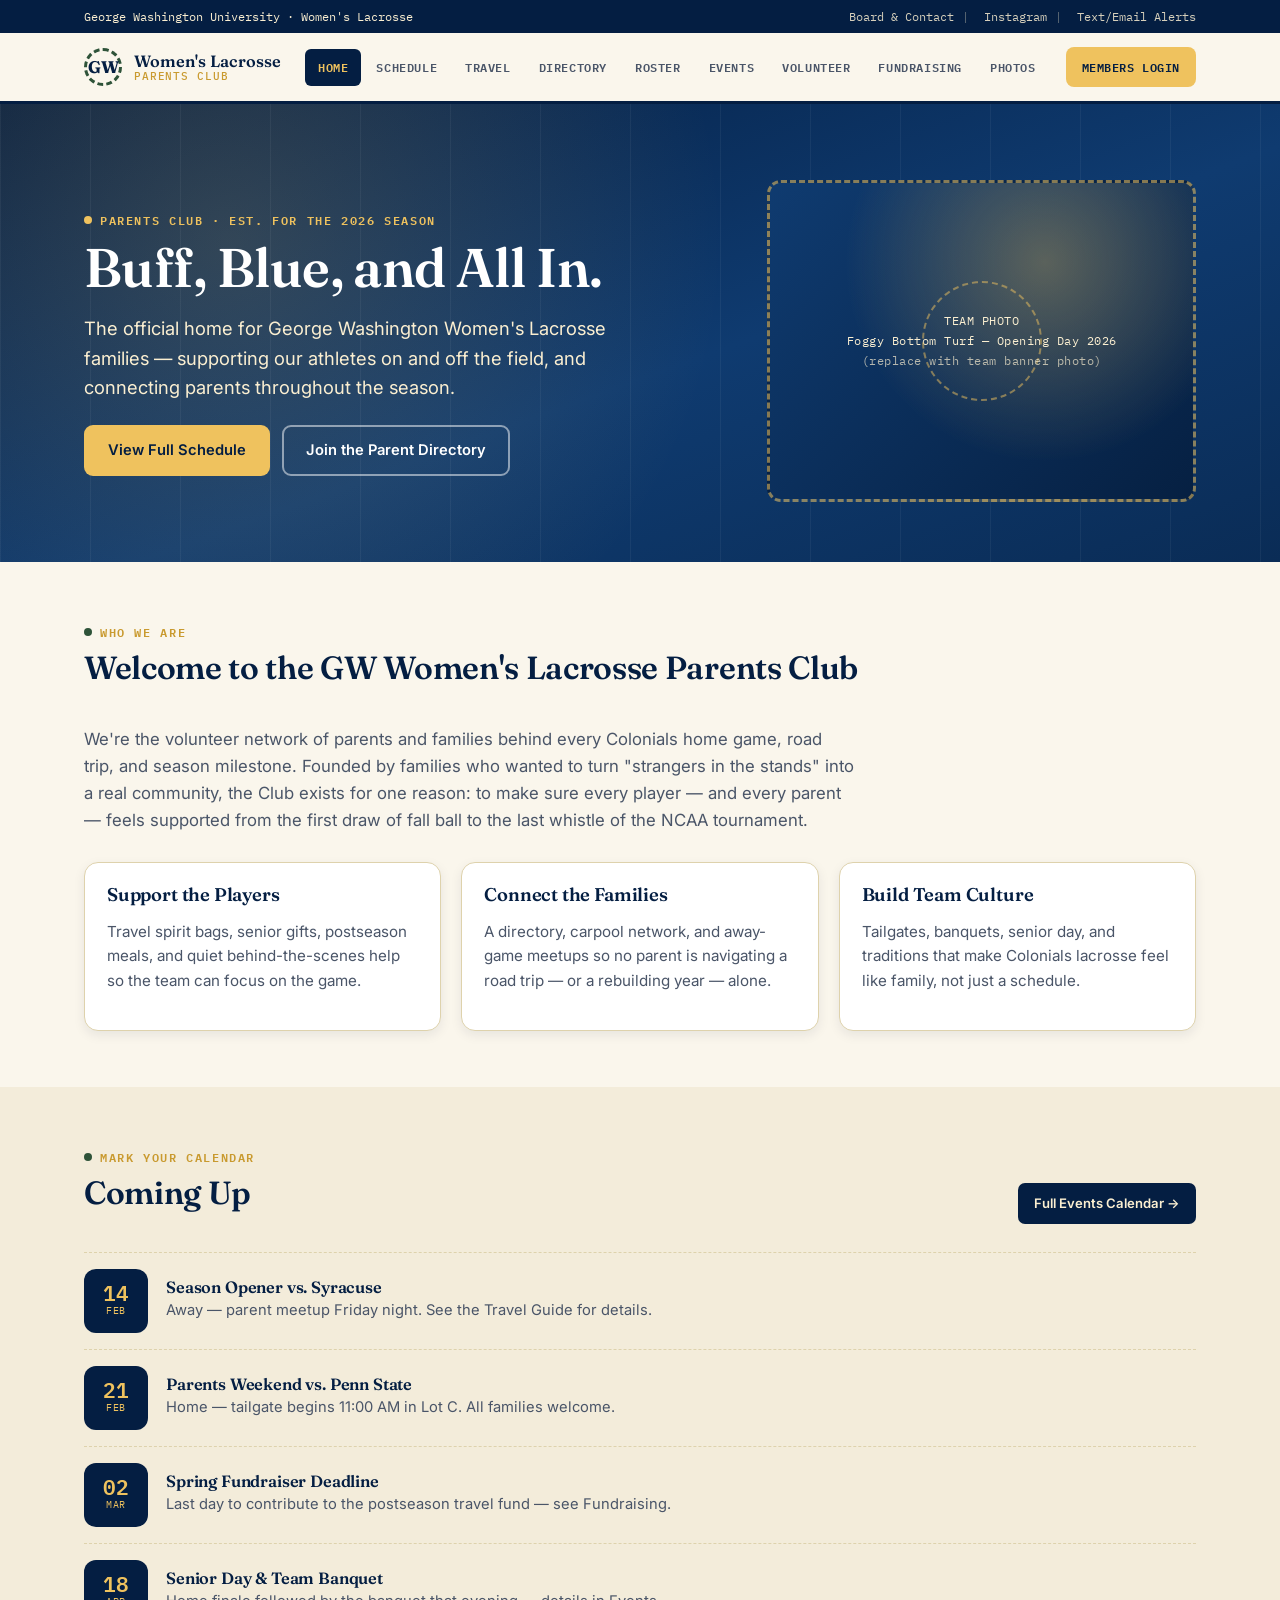
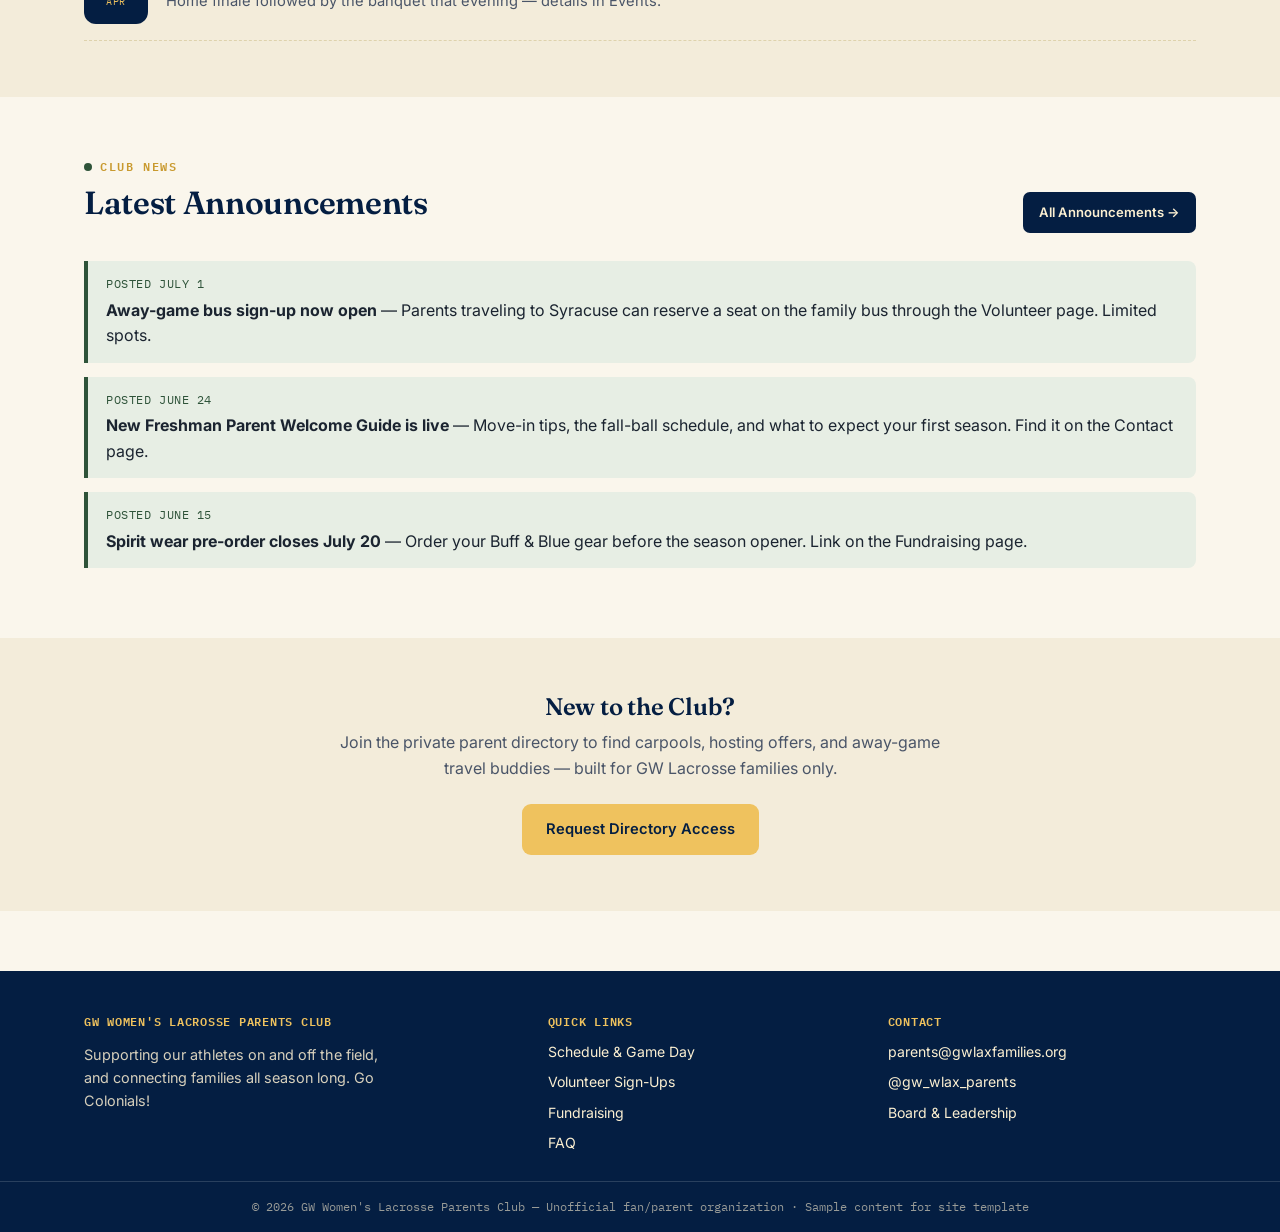
==== index.html @ f3a17a4f "Add files via upload" ====
<!DOCTYPE html>
<html lang="en">
<head>
<meta charset="UTF-8">
<meta name="viewport" content="width=device-width, initial-scale=1.0">
<title>GW Women's Lacrosse Parents Club</title>
<link rel="stylesheet" href="css/style.css">
</head>
<body>

<div class="top-bar">
  <div class="wrap">
    <div>George Washington University · Women's Lacrosse</div>
    <div>
      <a href="contact.html">Board &amp; Contact</a><span class="sep">|</span>
      <a href="#">Instagram</a><span class="sep">|</span>
      <a href="contact.html#alerts">Text/Email Alerts</a>
    </div>
  </div>
</div>

<header class="site-header">
  <div class="header-inner">
    <a href="index.html" class="brand">
      <span class="brand-mark">GW</span>
      <span class="brand-text">Women's Lacrosse<small>Parents Club</small></span>
    </a>
    <nav class="site-nav">
      <a href="index.html">Home</a>
      <a href="schedule.html">Schedule</a>
      <a href="travel.html">Travel</a>
      <a href="directory.html">Directory</a>
      <a href="roster.html">Roster</a>
      <a href="events.html">Events</a>
      <a href="volunteer.html">Volunteer</a>
      <a href="fundraising.html">Fundraising</a>
      <a href="gallery.html">Photos</a>
      <a href="news.html">News</a>
      <a href="faq.html">FAQ</a>
      <a href="contact.html">Contact</a>
    </nav>
    <button class="member-btn" onclick="location.href='directory.html'">Members Login</button>
  </div>
</header>

<section class="hero">
  <div class="hero-inner">
    <div>
      <span class="eyebrow">Parents Club · Est. for the 2026 season</span>
      <h1>Buff, Blue, and All In.</h1>
      <p class="lead">The official home for George Washington Women's Lacrosse families — supporting our athletes on and off the field, and connecting parents throughout the season.</p>
      <div class="hero-cta">
        <a class="btn btn-primary" href="schedule.html">View Full Schedule</a>
        <a class="btn btn-outline" href="directory.html">Join the Parent Directory</a>
      </div>
    </div>
    <div class="hero-photo">
      <div class="circle-ring"></div>
      <span class="cap">TEAM PHOTO<br>Foggy Bottom Turf — Opening Day 2026<br><em style="font-style:normal;opacity:.7;">(replace with team banner photo)</em></span>
    </div>
  </div>
</section>

<section class="section">
  <div class="wrap">
    <div class="section-head">
      <div>
        <span class="eyebrow">Who we are</span>
        <h2>Welcome to the GW Women's Lacrosse Parents Club</h2>
      </div>
    </div>
    <p style="max-width:70ch;color:var(--ink-soft);font-size:1.05rem;">We're the volunteer network of parents and families behind every Colonials home game, road trip, and season milestone. Founded by families who wanted to turn "strangers in the stands" into a real community, the Club exists for one reason: to make sure every player — and every parent — feels supported from the first draw of fall ball to the last whistle of the NCAA tournament.</p>
    <div class="grid cols-3" style="margin-top:28px;">
      <div class="card">
        <h3>Support the Players</h3>
        <p style="color:var(--ink-soft);font-size:.95rem;">Travel spirit bags, senior gifts, postseason meals, and quiet behind-the-scenes help so the team can focus on the game.</p>
      </div>
      <div class="card">
        <h3>Connect the Families</h3>
        <p style="color:var(--ink-soft);font-size:.95rem;">A directory, carpool network, and away-game meetups so no parent is navigating a road trip — or a rebuilding year — alone.</p>
      </div>
      <div class="card">
        <h3>Build Team Culture</h3>
        <p style="color:var(--ink-soft);font-size:.95rem;">Tailgates, banquets, senior day, and traditions that make Colonials lacrosse feel like family, not just a schedule.</p>
      </div>
    </div>
  </div>
</section>

<section class="section alt">
  <div class="wrap">
    <div class="section-head">
      <div>
        <span class="eyebrow">Mark your calendar</span>
        <h2>Coming Up</h2>
      </div>
      <a class="btn btn-navy btn-sm" href="events.html">Full Events Calendar →</a>
    </div>
    <div class="date-list">
      <div class="date-row">
        <div class="date-tile"><span class="d">14</span><span class="m">Feb</span></div>
        <div>
          <h4>Season Opener vs. Syracuse</h4>
          <p>Away — parent meetup Friday night. See the <a href="travel.html">Travel Guide</a> for details.</p>
        </div>
      </div>
      <div class="date-row">
        <div class="date-tile"><span class="d">21</span><span class="m">Feb</span></div>
        <div>
          <h4>Parents Weekend vs. Penn State</h4>
          <p>Home — tailgate begins 11:00 AM in Lot C. All families welcome.</p>
        </div>
      </div>
      <div class="date-row">
        <div class="date-tile"><span class="d">02</span><span class="m">Mar</span></div>
        <div>
          <h4>Spring Fundraiser Deadline</h4>
          <p>Last day to contribute to the postseason travel fund — see <a href="fundraising.html">Fundraising</a>.</p>
        </div>
      </div>
      <div class="date-row">
        <div class="date-tile"><span class="d">18</span><span class="m">Apr</span></div>
        <div>
          <h4>Senior Day &amp; Team Banquet</h4>
          <p>Home finale followed by the banquet that evening — details in <a href="events.html">Events</a>.</p>
        </div>
      </div>
    </div>
  </div>
</section>

<section class="section">
  <div class="wrap">
    <div class="section-head">
      <div>
        <span class="eyebrow">Club news</span>
        <h2>Latest Announcements</h2>
      </div>
      <a class="btn btn-navy btn-sm" href="news.html">All Announcements →</a>
    </div>
    <div class="announce">
      <span class="date">Posted July 1</span>
      <strong>Away-game bus sign-up now open</strong> — Parents traveling to Syracuse can reserve a seat on the family bus through the Volunteer page. Limited spots.
    </div>
    <div class="announce">
      <span class="date">Posted June 24</span>
      <strong>New Freshman Parent Welcome Guide is live</strong> — Move-in tips, the fall-ball schedule, and what to expect your first season. Find it on the Contact page.
    </div>
    <div class="announce">
      <span class="date">Posted June 15</span>
      <strong>Spirit wear pre-order closes July 20</strong> — Order your Buff &amp; Blue gear before the season opener. Link on the Fundraising page.
    </div>
  </div>
</section>

<section class="section alt">
  <div class="wrap" style="text-align:center;">
    <h2 style="margin-bottom:10px;">New to the Club?</h2>
    <p style="color:var(--ink-soft);max-width:60ch;margin:0 auto 22px;">Join the private parent directory to find carpools, hosting offers, and away-game travel buddies — built for GW Lacrosse families only.</p>
    <a class="btn btn-primary" href="directory.html">Request Directory Access</a>
  </div>
</section>

<footer class="site-footer">
  <div class="footer-inner">
    <div>
      <h4>GW Women's Lacrosse Parents Club</h4>
      <p style="max-width:34ch;color:rgba(251,239,209,.85);font-size:.9rem;">Supporting our athletes on and off the field, and connecting families all season long. Go Colonials!</p>
    </div>
    <div>
      <h4>Quick Links</h4>
      <ul>
        <li><a href="schedule.html">Schedule &amp; Game Day</a></li>
        <li><a href="volunteer.html">Volunteer Sign-Ups</a></li>
        <li><a href="fundraising.html">Fundraising</a></li>
        <li><a href="faq.html">FAQ</a></li>
      </ul>
    </div>
    <div>
      <h4>Contact</h4>
      <ul>
        <li>parents@gwlaxfamilies.org</li>
        <li>@gw_wlax_parents</li>
        <li><a href="contact.html">Board &amp; Leadership</a></li>
      </ul>
    </div>
  </div>
  <div class="footer-bottom">© 2026 GW Women's Lacrosse Parents Club — Unofficial fan/parent organization · Sample content for site template</div>
</footer>
<script src="js/main.js"></script>
</body>
</html>
---- css/style.css ----
/* ==========================================================================
   GW WOMEN'S LACROSSE PARENTS CLUB — DESIGN SYSTEM
   Palette: Colonial Blue + Buff, warm cream ground, turf-green accent
   Signature motif: "The Draw Circle" — the center circle where every game
   begins — used as a photo frame, a divider, and a progress ring.
   ========================================================================== */

@import url('https://fonts.googleapis.com/css2?family=Fraunces:opsz,wght@9..144,400;9..144,500;9..144,600;9..144,700&family=Inter:wght@400;500;600;700&family=IBM+Plex+Mono:wght@400;500;600&display=swap');

:root{
  --blue-900:#041E42;
  --blue-800:#0A2C56;
  --blue-700:#0F3B70;
  --buff:#EFC25E;
  --buff-dark:#C99A2F;
  --buff-light:#FBEFD1;
  --cream:#FAF6EC;
  --cream-deep:#F3ECDA;
  --ink:#1B2430;
  --ink-soft:#4A5568;
  --turf:#2E5339;
  --turf-light:#E7EEE4;
  --line:#DED2AC;
  --white:#FFFFFF;
  --radius:14px;
  --radius-sm:8px;
  --shadow:0 10px 30px rgba(4,30,66,0.10);
  --shadow-sm:0 4px 12px rgba(4,30,66,0.08);
  --maxw:1160px;
}

*{box-sizing:border-box;}
html{scroll-behavior:smooth;}
body{
  margin:0;
  background:var(--cream);
  color:var(--ink);
  font-family:'Inter',system-ui,sans-serif;
  font-size:16px;
  line-height:1.6;
  -webkit-font-smoothing:antialiased;
}
img{max-width:100%;display:block;}
a{color:inherit;text-decoration:none;}
h1,h2,h3,h4{
  font-family:'Fraunces',serif;
  font-weight:600;
  line-height:1.08;
  margin:0 0 .4em;
  color:var(--blue-900);
  letter-spacing:-0.01em;
}
.mono{font-family:'IBM Plex Mono',monospace;}
.wrap{max-width:var(--maxw);margin:0 auto;padding:0 24px;}
.eyebrow{
  font-family:'IBM Plex Mono',monospace;
  text-transform:uppercase;
  font-size:.72rem;
  letter-spacing:.14em;
  color:var(--buff-dark);
  font-weight:600;
  display:inline-flex;
  align-items:center;
  gap:8px;
  margin-bottom:10px;
}
.eyebrow::before{
  content:"";
  width:8px;height:8px;border-radius:50%;
  background:var(--turf);
  display:inline-block;
}
:focus-visible{outline:3px solid var(--turf);outline-offset:2px;}

/* ---------- header / scoreboard nav ---------- */
.top-bar{
  background:var(--blue-900);
  color:var(--buff-light);
  font-family:'IBM Plex Mono',monospace;
  font-size:.75rem;
}
.top-bar .wrap{
  display:flex;justify-content:space-between;align-items:center;
  padding-top:7px;padding-bottom:7px;gap:12px;flex-wrap:wrap;
}
.top-bar a{opacity:.85;}
.top-bar a:hover{opacity:1;color:var(--buff);}
.top-bar .sep{opacity:.4;margin:0 8px;}

.site-header{
  background:var(--cream);
  border-bottom:3px solid var(--blue-900);
  position:sticky;top:0;z-index:50;
}
.header-inner{
  max-width:var(--maxw);margin:0 auto;padding:14px 24px;
  display:flex;align-items:center;gap:24px;
}
.brand{display:flex;align-items:center;gap:12px;flex-shrink:0;}
.brand-mark{
  width:38px;height:38px;border-radius:50%;
  border:3px dashed var(--turf);
  display:flex;align-items:center;justify-content:center;
  color:var(--blue-900);font-family:'Fraunces',serif;font-weight:700;font-size:1.05rem;
}
.brand-text{font-family:'Fraunces',serif;font-weight:600;color:var(--blue-900);font-size:1.02rem;line-height:1.15;}
.brand-text small{display:block;font-family:'IBM Plex Mono',monospace;font-weight:500;font-size:.68rem;letter-spacing:.08em;text-transform:uppercase;color:var(--buff-dark);}

.site-nav{
  display:flex;gap:2px;overflow-x:auto;flex:1;
  scrollbar-width:none;
}
.site-nav::-webkit-scrollbar{display:none;}
.site-nav a{
  font-family:'IBM Plex Mono',monospace;
  font-size:.74rem;letter-spacing:.05em;text-transform:uppercase;
  padding:9px 13px;border-radius:6px;white-space:nowrap;
  color:var(--ink-soft);font-weight:600;
}
.site-nav a:hover{background:var(--cream-deep);color:var(--blue-900);}
.site-nav a.active{background:var(--blue-900);color:var(--buff);}
.member-btn{
  flex-shrink:0;
  background:var(--buff);color:var(--blue-900);border:none;
  font-family:'IBM Plex Mono',monospace;font-weight:600;font-size:.72rem;
  letter-spacing:.05em;text-transform:uppercase;
  padding:10px 16px;border-radius:8px;cursor:pointer;
}
.member-btn:hover{background:var(--buff-dark);}

/* ---------- hero ---------- */
.hero{
  position:relative;
  background:
    radial-gradient(circle at 18% 30%, rgba(239,194,94,0.18), transparent 45%),
    linear-gradient(160deg,var(--blue-900) 0%, var(--blue-700) 55%, var(--blue-800) 100%);
  color:var(--white);
  overflow:hidden;
}
.hero::after{
  content:"";position:absolute;inset:0;
  background-image:repeating-linear-gradient(90deg, rgba(255,255,255,0.05) 0 1px, transparent 1px 90px);
  pointer-events:none;
}
.hero-inner{
  max-width:var(--maxw);margin:0 auto;padding:76px 24px 60px;
  position:relative;z-index:2;
  display:grid;grid-template-columns:1.2fr .8fr;gap:40px;align-items:center;
}
.hero h1{color:var(--white);font-size:clamp(2.2rem,4.4vw,3.4rem);margin-bottom:.3em;}
.hero p.lead{font-size:1.15rem;color:var(--buff-light);max-width:46ch;margin:0 0 22px;}
.hero .eyebrow{color:var(--buff);}
.hero .eyebrow::before{background:var(--buff);}
.hero-cta{display:flex;gap:12px;flex-wrap:wrap;}
.hero-photo{
  aspect-ratio:4/3;border-radius:var(--radius);
  background:
    radial-gradient(circle at 65% 25%, rgba(239,194,94,0.35), transparent 55%),
    linear-gradient(135deg,#0F3B70,#062042);
  border:3px dashed rgba(239,194,94,0.55);
  display:flex;align-items:center;justify-content:center;
  text-align:center;padding:24px;position:relative;
}
.hero-photo .cap{font-family:'IBM Plex Mono',monospace;font-size:.78rem;color:var(--buff-light);letter-spacing:.04em;}
.hero-photo .circle-ring{
  position:absolute;width:120px;height:120px;border-radius:50%;
  border:2px dashed rgba(239,194,94,0.5);
}

/* ---------- generic page banner (non-home pages) ---------- */
.page-banner{
  background:linear-gradient(160deg,var(--blue-900),var(--blue-700));
  color:var(--white);padding:52px 24px 42px;
}
.page-banner .wrap>*{position:relative;z-index:2;}
.page-banner h1{color:var(--white);font-size:clamp(1.8rem,3.6vw,2.6rem);}
.page-banner p{color:var(--buff-light);max-width:60ch;font-size:1.05rem;margin:0;}
.page-banner .eyebrow{color:var(--buff);}
.page-banner .eyebrow::before{background:var(--buff);}

/* ---------- sections ---------- */
.section{padding:56px 0;}
.section.tight{padding:36px 0;}
.section.alt{background:var(--cream-deep);}
.section-head{display:flex;justify-content:space-between;align-items:flex-end;gap:20px;margin-bottom:28px;flex-wrap:wrap;}
.section-head h2{font-size:clamp(1.5rem,2.6vw,2rem);}

/* dashed "restraining line" divider */
.dash-divider{
  border:none;border-top:2px dashed var(--line);margin:44px 0;
}

/* ---------- cards / grids ---------- */
.grid{display:grid;gap:20px;}
.grid.cols-2{grid-template-columns:repeat(2,1fr);}
.grid.cols-3{grid-template-columns:repeat(3,1fr);}
.grid.cols-4{grid-template-columns:repeat(4,1fr);}
@media(max-width:900px){.grid.cols-2,.grid.cols-3,.grid.cols-4{grid-template-columns:1fr 1fr;}}
@media(max-width:600px){.grid.cols-2,.grid.cols-3,.grid.cols-4{grid-template-columns:1fr;}}

.card{
  background:var(--white);border:1px solid var(--line);border-radius:var(--radius);
  padding:22px;box-shadow:var(--shadow-sm);
}
.card h3{font-size:1.15rem;margin-bottom:.3em;}
.card .meta{font-family:'IBM Plex Mono',monospace;font-size:.74rem;color:var(--buff-dark);text-transform:uppercase;letter-spacing:.05em;margin-bottom:8px;display:block;}

.announce{
  border-left:4px solid var(--turf);background:var(--turf-light);
  padding:14px 18px;border-radius:0 var(--radius-sm) var(--radius-sm) 0;margin-bottom:14px;
}
.announce .date{font-family:'IBM Plex Mono',monospace;font-size:.72rem;color:var(--turf);text-transform:uppercase;letter-spacing:.05em;display:block;margin-bottom:4px;}

/* ---------- date-tile list (key dates on home) ---------- */
.date-list{display:flex;flex-direction:column;gap:0;}
.date-row{
  display:flex;align-items:center;gap:18px;padding:16px 0;border-bottom:1px dashed var(--line);
}
.date-row:first-child{border-top:1px dashed var(--line);}
.date-tile{
  width:64px;height:64px;flex-shrink:0;border-radius:12px;background:var(--blue-900);color:var(--buff);
  display:flex;flex-direction:column;align-items:center;justify-content:center;font-family:'IBM Plex Mono',monospace;
}
.date-tile .d{font-size:1.3rem;font-weight:600;line-height:1;}
.date-tile .m{font-size:.62rem;text-transform:uppercase;letter-spacing:.06em;}
.date-row h4{margin:0 0 2px;font-size:1.02rem;}
.date-row p{margin:0;color:var(--ink-soft);font-size:.92rem;}

/* ---------- buttons ---------- */
.btn{
  display:inline-flex;align-items:center;gap:8px;
  font-family:'Inter',sans-serif;font-weight:600;font-size:.92rem;
  padding:12px 22px;border-radius:9px;border:2px solid transparent;cursor:pointer;
}
.btn-primary{background:var(--buff);color:var(--blue-900);}
.btn-primary:hover{background:var(--buff-dark);}
.btn-outline{background:transparent;border-color:rgba(255,255,255,0.5);color:var(--white);}
.btn-outline:hover{border-color:var(--white);}
.btn-navy{background:var(--blue-900);color:var(--buff-light);}
.btn-navy:hover{background:var(--blue-700);}
.btn-sm{padding:8px 14px;font-size:.82rem;border-radius:7px;}

/* ---------- tables ---------- */
.table-wrap{overflow-x:auto;border-radius:var(--radius);border:1px solid var(--line);background:var(--white);}
table{width:100%;border-collapse:collapse;font-size:.93rem;min-width:640px;}
thead th{
  background:var(--blue-900);color:var(--buff-light);text-align:left;
  font-family:'IBM Plex Mono',monospace;font-size:.72rem;text-transform:uppercase;letter-spacing:.05em;
  padding:12px 16px;
}
tbody td{padding:13px 16px;border-bottom:1px solid var(--cream-deep);vertical-align:middle;}
tbody tr:last-child td{border-bottom:none;}
tbody tr:hover{background:var(--cream-deep);}
.pill{
  display:inline-block;padding:3px 10px;border-radius:20px;font-family:'IBM Plex Mono',monospace;
  font-size:.7rem;text-transform:uppercase;letter-spacing:.04em;font-weight:600;
}
.pill.home{background:var(--turf-light);color:var(--turf);}
.pill.away{background:var(--buff-light);color:var(--buff-dark);}
.pill.win{background:#E4F3E7;color:#1F6D33;}
.pill.loss{background:#FBE9E7;color:#B3402C;}
.pill.upcoming{background:var(--cream-deep);color:var(--ink-soft);}

/* ---------- draw-circle photo frames ---------- */
.circle-frame{
  width:140px;height:140px;border-radius:50%;
  background:linear-gradient(150deg,#0F3B70,#062042);
  border:3px dashed var(--buff);
  display:flex;align-items:center;justify-content:center;margin:0 auto 14px;
  color:var(--buff-light);font-family:'IBM Plex Mono',monospace;font-size:.68rem;text-align:center;padding:10px;
}
.roster-card{text-align:center;}
.roster-card h3{font-size:1.02rem;margin-bottom:0;}
.roster-card .pos{color:var(--buff-dark);font-family:'IBM Plex Mono',monospace;font-size:.75rem;text-transform:uppercase;letter-spacing:.05em;}
.roster-card .home{color:var(--ink-soft);font-size:.86rem;margin-top:2px;}

/* ---------- progress ring (fundraising) ---------- */
.ring-wrap{display:flex;align-items:center;gap:22px;flex-wrap:wrap;}
.ring{position:relative;width:150px;height:150px;flex-shrink:0;}
.ring svg{transform:rotate(-90deg);}
.ring .bg{fill:none;stroke:var(--cream-deep);stroke-width:12;}
.ring .fg{fill:none;stroke:var(--buff);stroke-width:12;stroke-linecap:round;}
.ring .label{position:absolute;inset:0;display:flex;flex-direction:column;align-items:center;justify-content:center;}
.ring .label .pct{font-family:'Fraunces',serif;font-size:1.6rem;font-weight:600;color:var(--blue-900);}
.ring .label .of{font-family:'IBM Plex Mono',monospace;font-size:.68rem;color:var(--ink-soft);}

/* ---------- FAQ ---------- */
details.faq{
  background:var(--white);border:1px solid var(--line);border-radius:var(--radius-sm);
  padding:16px 20px;margin-bottom:12px;
}
details.faq summary{cursor:pointer;font-weight:600;color:var(--blue-900);font-size:1rem;list-style:none;display:flex;justify-content:space-between;align-items:center;}
details.faq summary::after{content:"+";font-family:'IBM Plex Mono',monospace;font-size:1.2rem;color:var(--buff-dark);}
details.faq[open] summary::after{content:"–";}
details.faq summary::-webkit-details-marker{display:none;}
details.faq p{margin:12px 0 0;color:var(--ink-soft);}

/* ---------- gallery ---------- */
.gallery-tile{
  aspect-ratio:1;border-radius:var(--radius-sm);
  background:linear-gradient(150deg,var(--blue-800),var(--blue-700));
  display:flex;align-items:center;justify-content:center;text-align:center;padding:14px;
  color:var(--buff-light);font-family:'IBM Plex Mono',monospace;font-size:.7rem;border:2px dashed rgba(239,194,94,0.4);
}

/* ---------- news ---------- */
.news-item{padding:22px 0;border-bottom:1px dashed var(--line);}
.news-item:last-child{border-bottom:none;}
.news-item h3{font-size:1.2rem;}
.news-item .date{font-family:'IBM Plex Mono',monospace;font-size:.72rem;color:var(--buff-dark);text-transform:uppercase;letter-spacing:.05em;}

/* ---------- forms / signups ---------- */
.signup-row{
  display:flex;justify-content:space-between;align-items:center;gap:16px;
  padding:16px 20px;background:var(--white);border:1px solid var(--line);border-radius:var(--radius-sm);margin-bottom:10px;flex-wrap:wrap;
}
.signup-row .slots{font-family:'IBM Plex Mono',monospace;font-size:.75rem;color:var(--ink-soft);}

.stat-strip{display:flex;gap:0;border:1px solid var(--line);border-radius:var(--radius);overflow:hidden;background:var(--white);}
.stat-strip .stat{flex:1;padding:20px;text-align:center;border-right:1px dashed var(--line);}
.stat-strip .stat:last-child{border-right:none;}
.stat-strip .stat .num{font-family:'Fraunces',serif;font-size:1.7rem;font-weight:600;color:var(--blue-900);}
.stat-strip .stat .lbl{font-family:'IBM Plex Mono',monospace;font-size:.68rem;text-transform:uppercase;letter-spacing:.05em;color:var(--ink-soft);}

/* ---------- lock notice (directory) ---------- */
.lock-banner{
  background:var(--blue-900);color:var(--buff-light);border-radius:var(--radius);
  padding:22px 26px;display:flex;align-items:center;gap:16px;margin-bottom:30px;
}
.lock-banner .icon{font-size:1.5rem;}
.lock-banner p{margin:0;font-size:.92rem;}

/* ---------- footer ---------- */
.site-footer{background:var(--blue-900);color:var(--buff-light);margin-top:60px;}
.footer-inner{max-width:var(--maxw);margin:0 auto;padding:44px 24px 26px;display:grid;grid-template-columns:1.4fr 1fr 1fr;gap:32px;}
.footer-inner h4{color:var(--buff);font-family:'IBM Plex Mono',monospace;font-size:.78rem;text-transform:uppercase;letter-spacing:.06em;margin-bottom:12px;}
.footer-inner ul{list-style:none;padding:0;margin:0;display:flex;flex-direction:column;gap:8px;font-size:.88rem;}
.footer-inner a:hover{color:var(--buff);}
.footer-bottom{border-top:1px solid rgba(255,255,255,0.15);padding:16px 24px;text-align:center;font-family:'IBM Plex Mono',monospace;font-size:.72rem;color:rgba(251,239,209,0.6);}
@media(max-width:800px){.footer-inner{grid-template-columns:1fr;}}

/* ---------- responsive ---------- */
@media(max-width:900px){
  .hero-inner{grid-template-columns:1fr;}
  .hero-photo{max-width:420px;}
}
@media(max-width:760px){
  .header-inner{flex-wrap:wrap;}
  .site-nav{order:3;width:100%;border-top:1px dashed var(--line);padding-top:8px;}
  table{min-width:560px;}
}
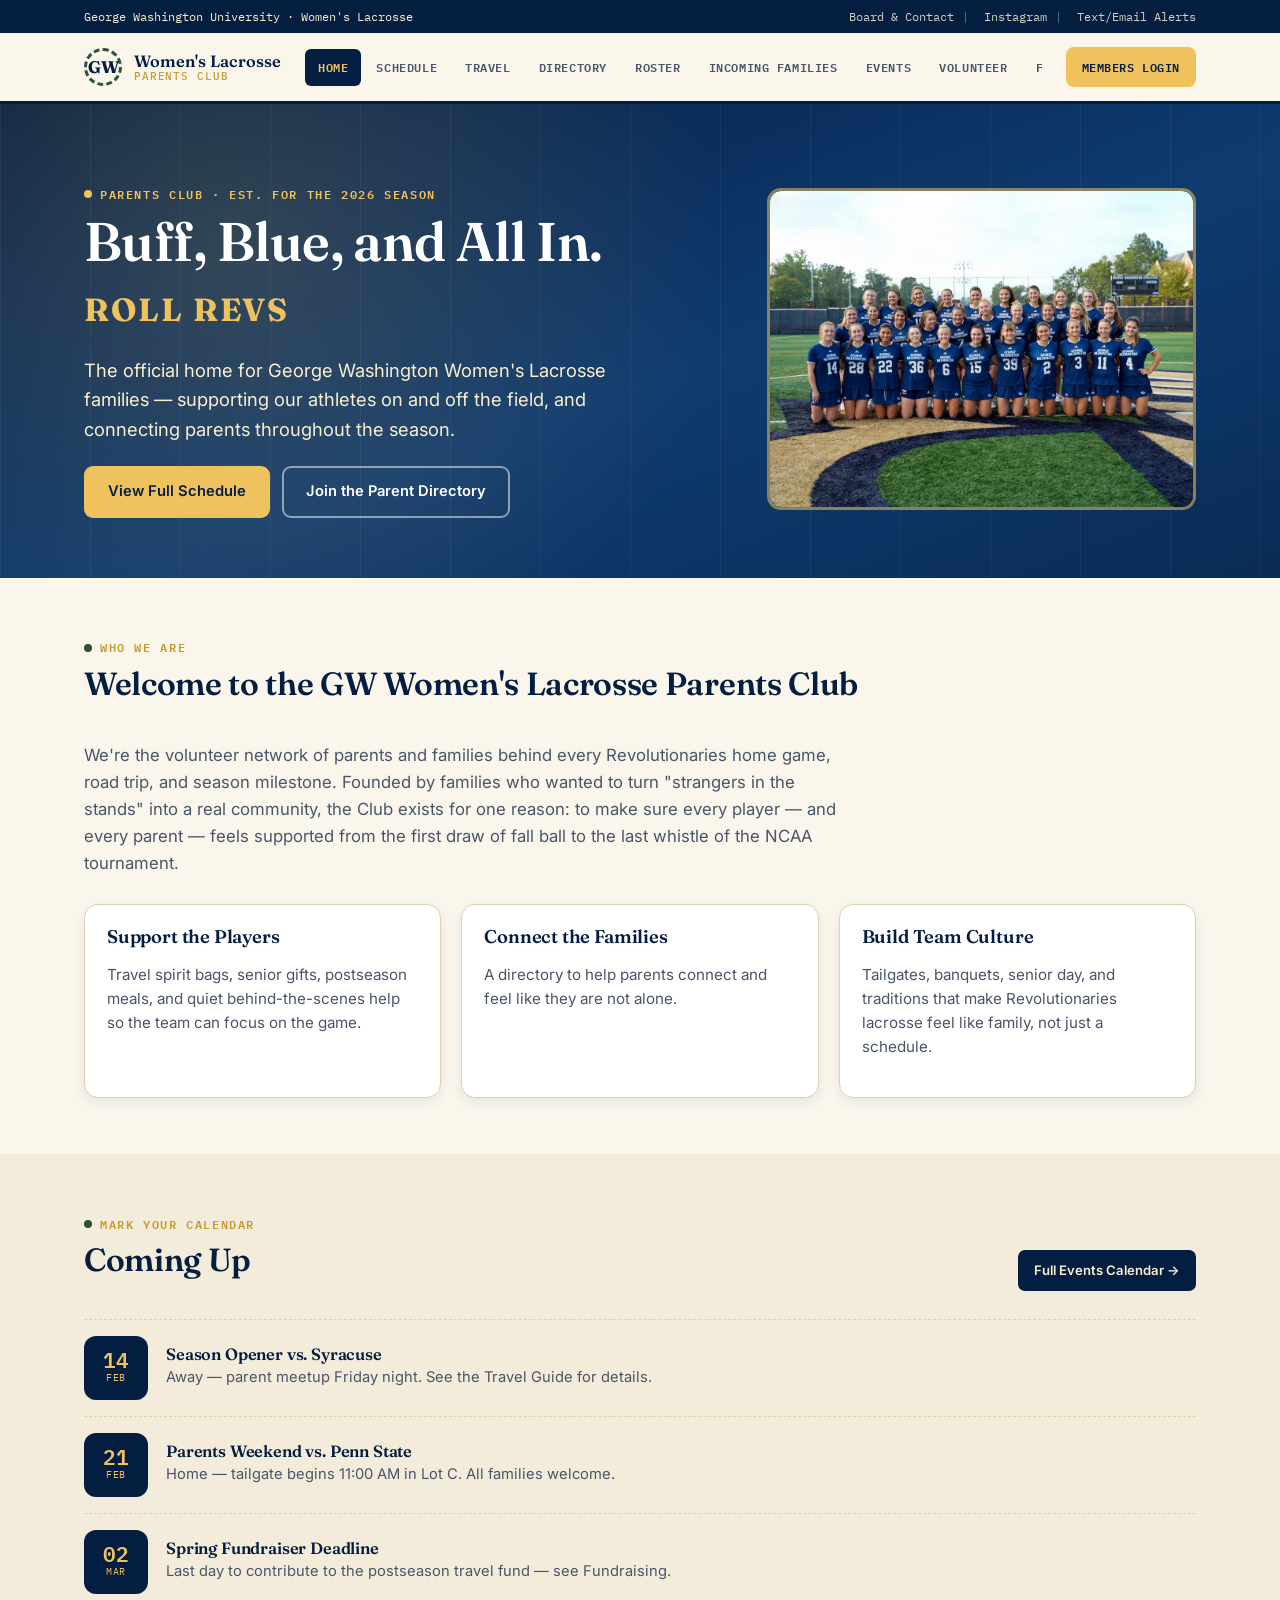
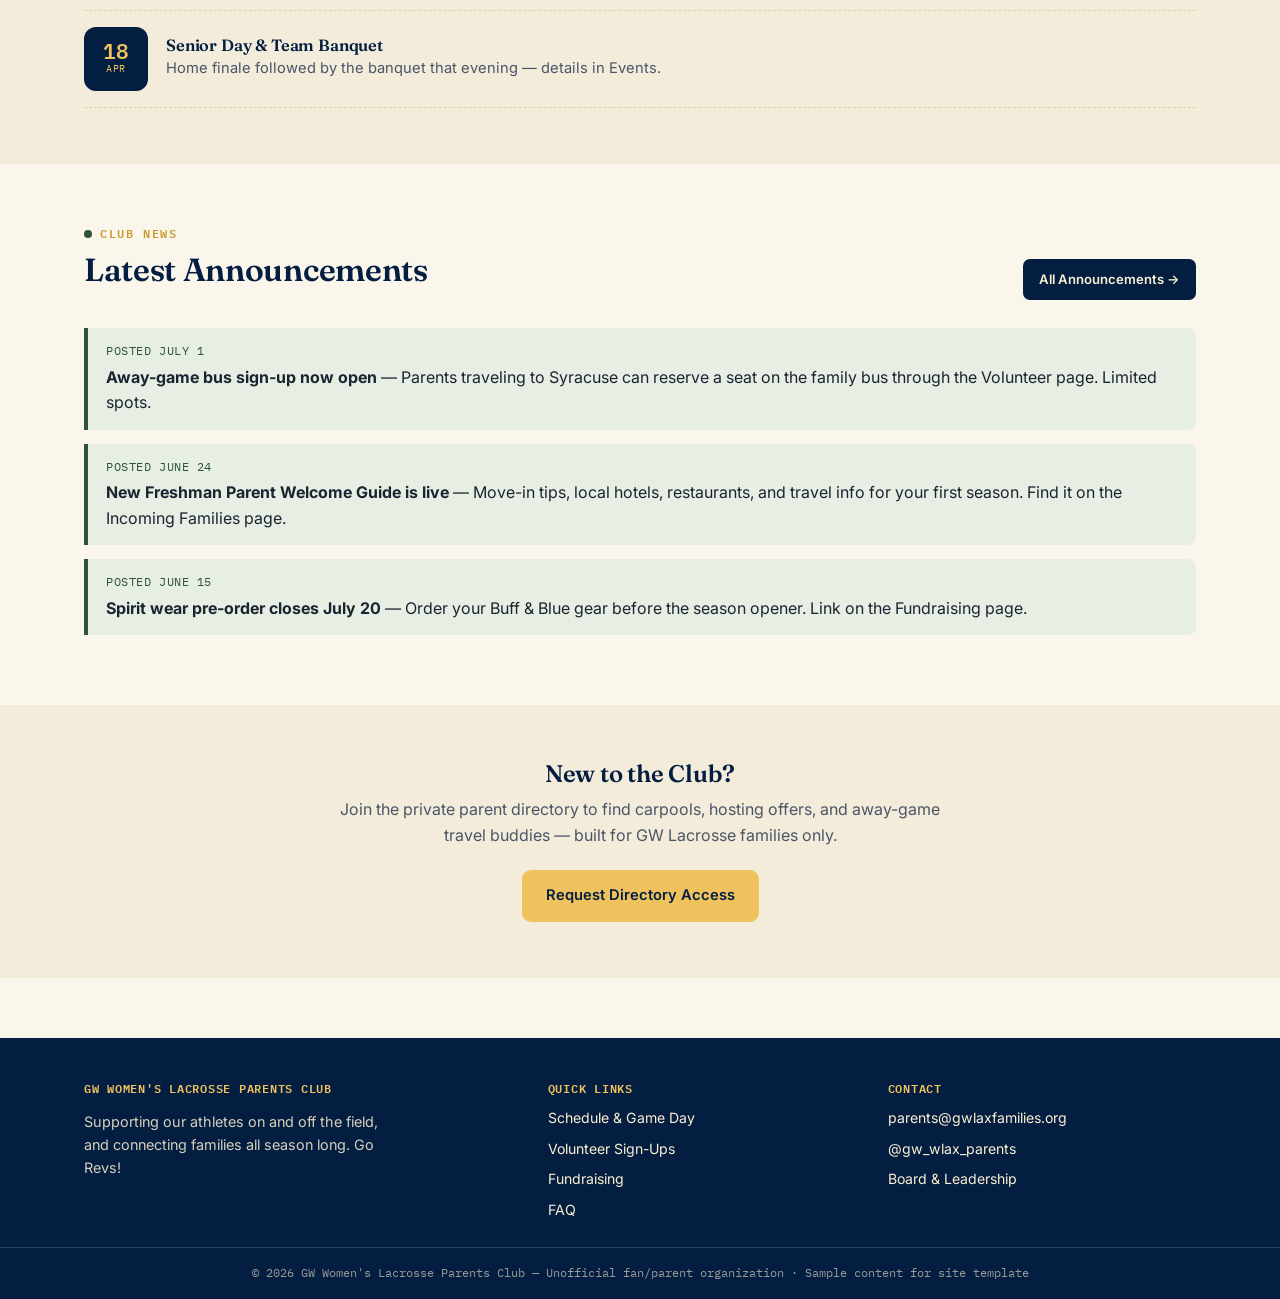
==== commit 301d7ce5: "Add files via upload" ====
--- a/index.html
+++ b/index.html
@@ -30,7 +30,7 @@
       <a href="schedule.html">Schedule</a>
       <a href="travel.html">Travel</a>
       <a href="directory.html">Directory</a>
-      <a href="roster.html">Roster</a>
+      <a href="roster.html">Roster</a><a href="incoming-families.html">Incoming Families</a>
       <a href="events.html">Events</a>
       <a href="volunteer.html">Volunteer</a>
       <a href="fundraising.html">Fundraising</a>
@@ -48,15 +48,15 @@
     <div>
       <span class="eyebrow">Parents Club · Est. for the 2026 season</span>
       <h1>Buff, Blue, and All In.</h1>
+      <p style="font-family:'Fraunces',serif;text-transform:uppercase;letter-spacing:.06em;color:var(--buff);font-weight:700;font-size:clamp(1.4rem,3vw,2rem);margin:-4px 0 20px;">Roll Revs</p>
       <p class="lead">The official home for George Washington Women's Lacrosse families — supporting our athletes on and off the field, and connecting parents throughout the season.</p>
       <div class="hero-cta">
         <a class="btn btn-primary" href="schedule.html">View Full Schedule</a>
         <a class="btn btn-outline" href="directory.html">Join the Parent Directory</a>
       </div>
     </div>
-    <div class="hero-photo">
-      <div class="circle-ring"></div>
-      <span class="cap">TEAM PHOTO<br>Foggy Bottom Turf — Opening Day 2026<br><em style="font-style:normal;opacity:.7;">(replace with team banner photo)</em></span>
+    <div class="hero-photo" style="padding:0;overflow:hidden;background:none;border-style:solid;">
+      <img src="images/team-photo.webp" alt="GW Women's Lacrosse team photo on the turf" style="width:100%;height:100%;object-fit:cover;border-radius:11px;">
     </div>
   </div>
 </section>
@@ -69,7 +69,7 @@
         <h2>Welcome to the GW Women's Lacrosse Parents Club</h2>
       </div>
     </div>
-    <p style="max-width:70ch;color:var(--ink-soft);font-size:1.05rem;">We're the volunteer network of parents and families behind every Colonials home game, road trip, and season milestone. Founded by families who wanted to turn "strangers in the stands" into a real community, the Club exists for one reason: to make sure every player — and every parent — feels supported from the first draw of fall ball to the last whistle of the NCAA tournament.</p>
+    <p style="max-width:70ch;color:var(--ink-soft);font-size:1.05rem;">We're the volunteer network of parents and families behind every Revolutionaries home game, road trip, and season milestone. Founded by families who wanted to turn "strangers in the stands" into a real community, the Club exists for one reason: to make sure every player — and every parent — feels supported from the first draw of fall ball to the last whistle of the NCAA tournament.</p>
     <div class="grid cols-3" style="margin-top:28px;">
       <div class="card">
         <h3>Support the Players</h3>
@@ -77,11 +77,11 @@
       </div>
       <div class="card">
         <h3>Connect the Families</h3>
-        <p style="color:var(--ink-soft);font-size:.95rem;">A directory, carpool network, and away-game meetups so no parent is navigating a road trip — or a rebuilding year — alone.</p>
+        <p style="color:var(--ink-soft);font-size:.95rem;">A directory to help parents connect and feel like they are not alone.</p>
       </div>
       <div class="card">
         <h3>Build Team Culture</h3>
-        <p style="color:var(--ink-soft);font-size:.95rem;">Tailgates, banquets, senior day, and traditions that make Colonials lacrosse feel like family, not just a schedule.</p>
+        <p style="color:var(--ink-soft);font-size:.95rem;">Tailgates, banquets, senior day, and traditions that make Revolutionaries lacrosse feel like family, not just a schedule.</p>
       </div>
     </div>
   </div>
@@ -144,7 +144,7 @@
     </div>
     <div class="announce">
       <span class="date">Posted June 24</span>
-      <strong>New Freshman Parent Welcome Guide is live</strong> — Move-in tips, the fall-ball schedule, and what to expect your first season. Find it on the Contact page.
+      <strong>New Freshman Parent Welcome Guide is live</strong> — Move-in tips, local hotels, restaurants, and travel info for your first season. Find it on the Incoming Families page.
     </div>
     <div class="announce">
       <span class="date">Posted June 15</span>
@@ -165,7 +165,7 @@
   <div class="footer-inner">
     <div>
       <h4>GW Women's Lacrosse Parents Club</h4>
-      <p style="max-width:34ch;color:rgba(251,239,209,.85);font-size:.9rem;">Supporting our athletes on and off the field, and connecting families all season long. Go Colonials!</p>
+      <p style="max-width:34ch;color:rgba(251,239,209,.85);font-size:.9rem;">Supporting our athletes on and off the field, and connecting families all season long. Go Revs!</p>
     </div>
     <div>
       <h4>Quick Links</h4>
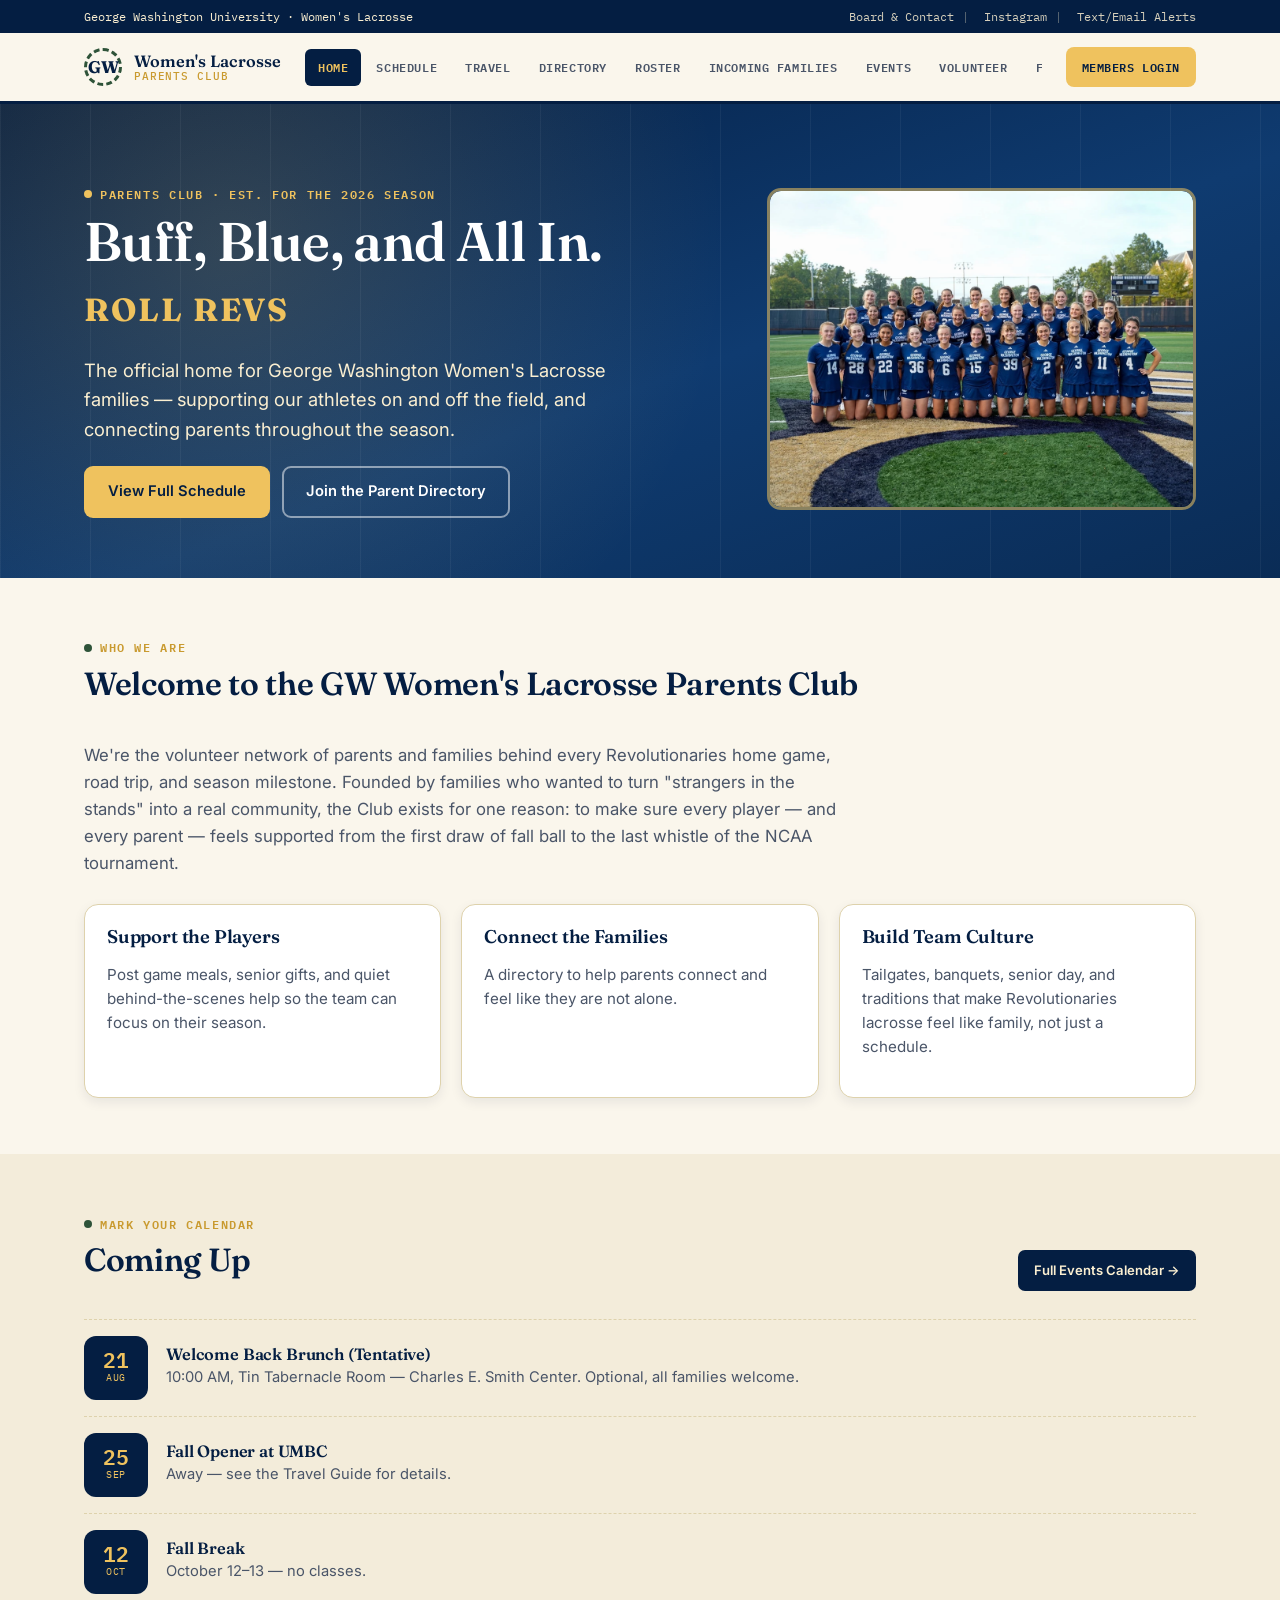
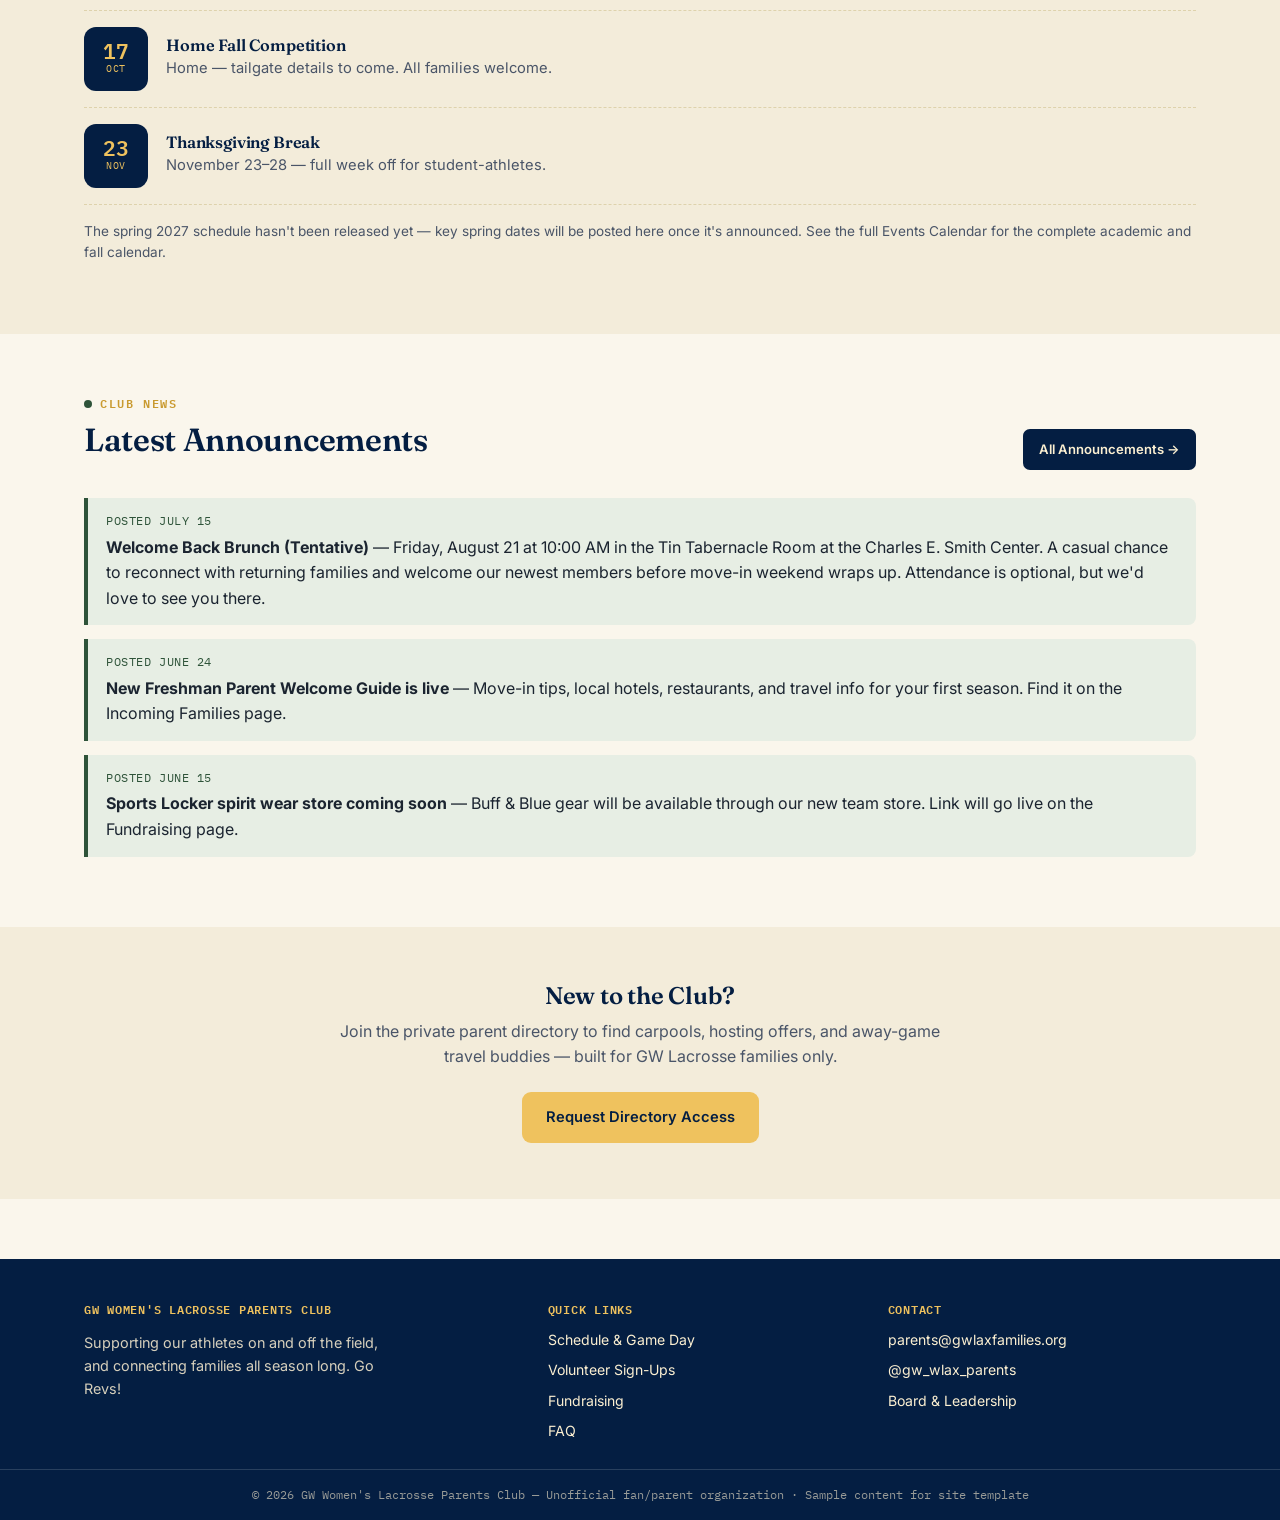
==== commit 3ee81398: "Add files via upload" ====
--- a/index.html
+++ b/index.html
@@ -73,7 +73,7 @@
     <div class="grid cols-3" style="margin-top:28px;">
       <div class="card">
         <h3>Support the Players</h3>
-        <p style="color:var(--ink-soft);font-size:.95rem;">Travel spirit bags, senior gifts, postseason meals, and quiet behind-the-scenes help so the team can focus on the game.</p>
+        <p style="color:var(--ink-soft);font-size:.95rem;">Post game meals, senior gifts, and quiet behind-the-scenes help so the team can focus on their season.</p>
       </div>
       <div class="card">
         <h3>Connect the Families</h3>
@@ -98,34 +98,42 @@
     </div>
     <div class="date-list">
       <div class="date-row">
-        <div class="date-tile"><span class="d">14</span><span class="m">Feb</span></div>
-        <div>
-          <h4>Season Opener vs. Syracuse</h4>
-          <p>Away — parent meetup Friday night. See the <a href="travel.html">Travel Guide</a> for details.</p>
-        </div>
-      </div>
-      <div class="date-row">
-        <div class="date-tile"><span class="d">21</span><span class="m">Feb</span></div>
-        <div>
-          <h4>Parents Weekend vs. Penn State</h4>
-          <p>Home — tailgate begins 11:00 AM in Lot C. All families welcome.</p>
-        </div>
-      </div>
-      <div class="date-row">
-        <div class="date-tile"><span class="d">02</span><span class="m">Mar</span></div>
-        <div>
-          <h4>Spring Fundraiser Deadline</h4>
-          <p>Last day to contribute to the postseason travel fund — see <a href="fundraising.html">Fundraising</a>.</p>
-        </div>
-      </div>
-      <div class="date-row">
-        <div class="date-tile"><span class="d">18</span><span class="m">Apr</span></div>
-        <div>
-          <h4>Senior Day &amp; Team Banquet</h4>
-          <p>Home finale followed by the banquet that evening — details in <a href="events.html">Events</a>.</p>
-        </div>
-      </div>
-    </div>
+        <div class="date-tile"><span class="d">21</span><span class="m">Aug</span></div>
+        <div>
+          <h4>Welcome Back Brunch (Tentative)</h4>
+          <p>10:00 AM, Tin Tabernacle Room — Charles E. Smith Center. Optional, all families welcome.</p>
+        </div>
+      </div>
+      <div class="date-row">
+        <div class="date-tile"><span class="d">25</span><span class="m">Sep</span></div>
+        <div>
+          <h4>Fall Opener at UMBC</h4>
+          <p>Away — see the <a href="travel.html">Travel Guide</a> for details.</p>
+        </div>
+      </div>
+      <div class="date-row">
+        <div class="date-tile"><span class="d">12</span><span class="m">Oct</span></div>
+        <div>
+          <h4>Fall Break</h4>
+          <p>October 12–13 — no classes.</p>
+        </div>
+      </div>
+      <div class="date-row">
+        <div class="date-tile"><span class="d">17</span><span class="m">Oct</span></div>
+        <div>
+          <h4>Home Fall Competition</h4>
+          <p>Home — tailgate details to come. All families welcome.</p>
+        </div>
+      </div>
+      <div class="date-row">
+        <div class="date-tile"><span class="d">23</span><span class="m">Nov</span></div>
+        <div>
+          <h4>Thanksgiving Break</h4>
+          <p>November 23–28 — full week off for student-athletes.</p>
+        </div>
+      </div>
+    </div>
+    <p style="color:var(--ink-soft);font-size:.85rem;margin-top:16px;">The spring 2027 schedule hasn't been released yet — key spring dates will be posted here once it's announced. See the full <a href="events.html">Events Calendar</a> for the complete academic and fall calendar.</p>
   </div>
 </section>
 
@@ -139,8 +147,8 @@
       <a class="btn btn-navy btn-sm" href="news.html">All Announcements →</a>
     </div>
     <div class="announce">
-      <span class="date">Posted July 1</span>
-      <strong>Away-game bus sign-up now open</strong> — Parents traveling to Syracuse can reserve a seat on the family bus through the Volunteer page. Limited spots.
+      <span class="date">Posted July 15</span>
+      <strong>Welcome Back Brunch (Tentative)</strong> — Friday, August 21 at 10:00 AM in the Tin Tabernacle Room at the Charles E. Smith Center. A casual chance to reconnect with returning families and welcome our newest members before move-in weekend wraps up. Attendance is optional, but we'd love to see you there.
     </div>
     <div class="announce">
       <span class="date">Posted June 24</span>
@@ -148,7 +156,7 @@
     </div>
     <div class="announce">
       <span class="date">Posted June 15</span>
-      <strong>Spirit wear pre-order closes July 20</strong> — Order your Buff &amp; Blue gear before the season opener. Link on the Fundraising page.
+      <strong>Sports Locker spirit wear store coming soon</strong> — Buff &amp; Blue gear will be available through our new team store. Link will go live on the Fundraising page.
     </div>
   </div>
 </section>
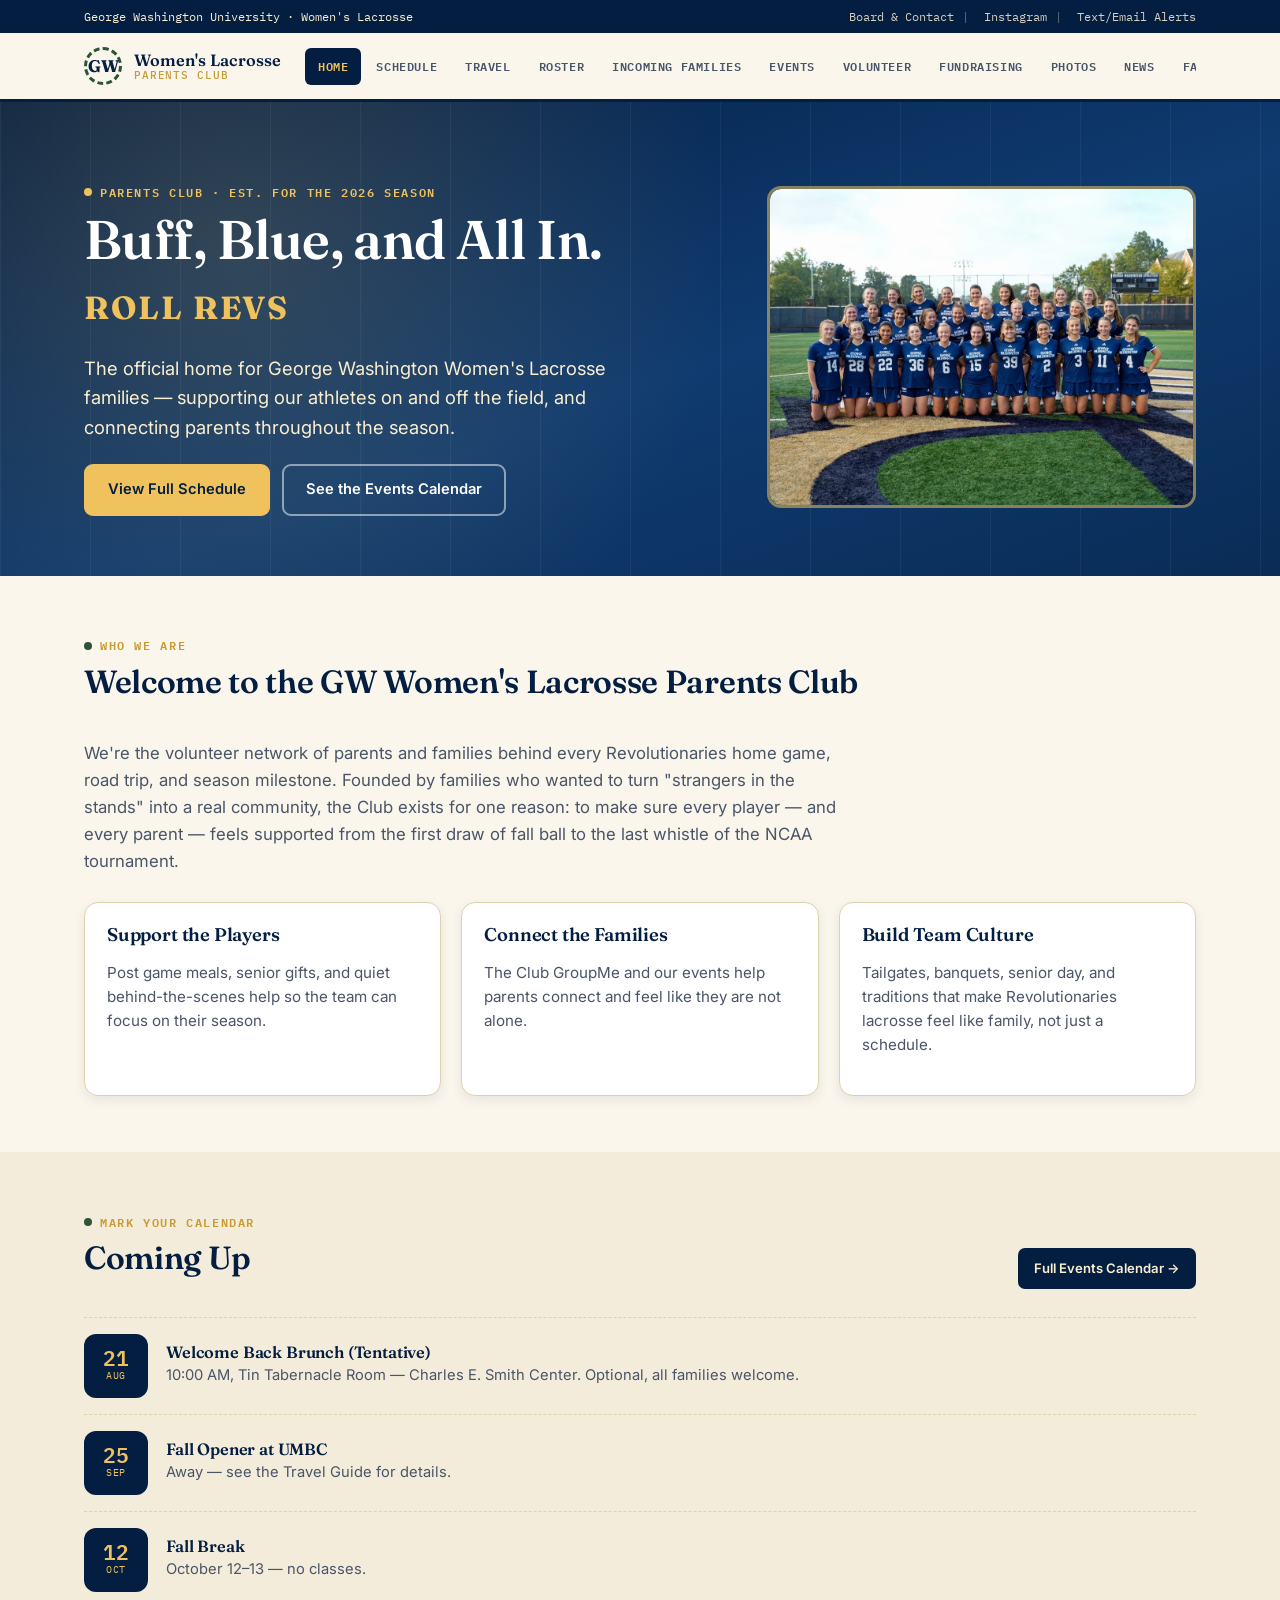
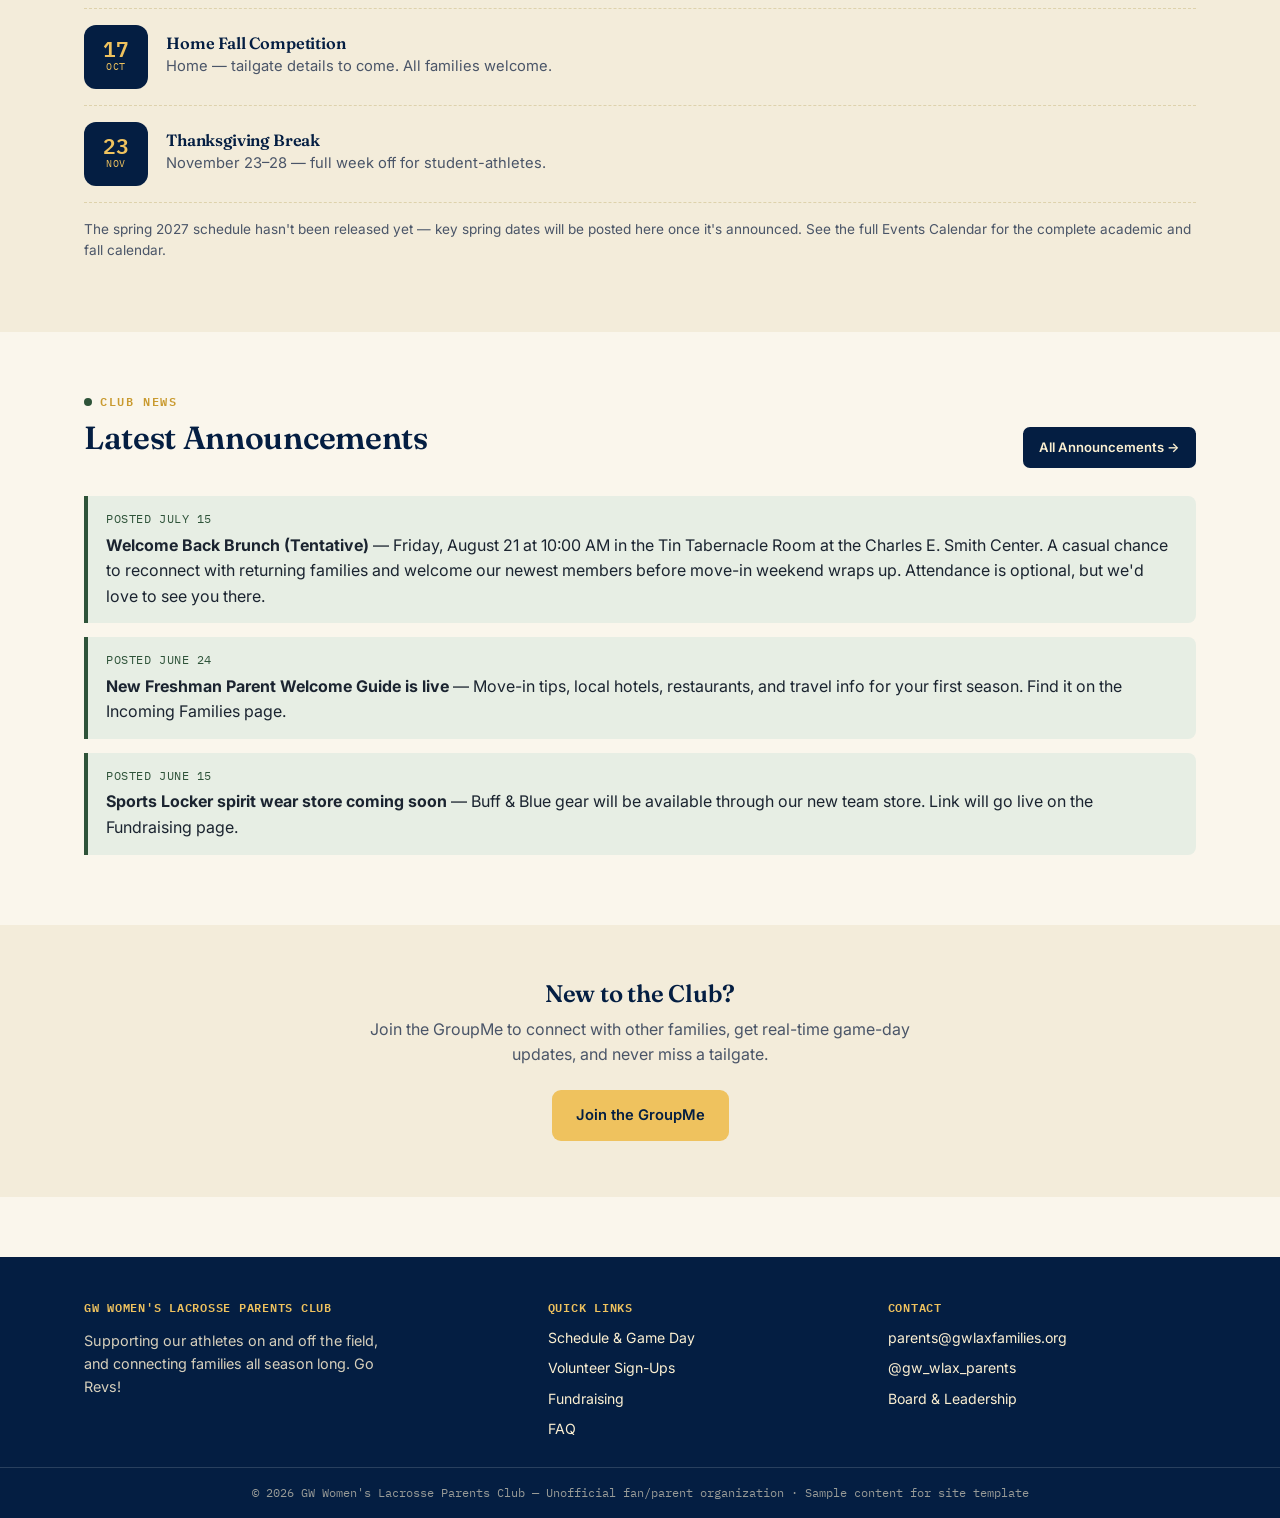
==== commit fa17c928: "Add files via upload" ====
--- a/index.html
+++ b/index.html
@@ -29,7 +29,6 @@
       <a href="index.html">Home</a>
       <a href="schedule.html">Schedule</a>
       <a href="travel.html">Travel</a>
-      <a href="directory.html">Directory</a>
       <a href="roster.html">Roster</a><a href="incoming-families.html">Incoming Families</a>
       <a href="events.html">Events</a>
       <a href="volunteer.html">Volunteer</a>
@@ -39,7 +38,7 @@
       <a href="faq.html">FAQ</a>
       <a href="contact.html">Contact</a>
     </nav>
-    <button class="member-btn" onclick="location.href='directory.html'">Members Login</button>
+    <button class="nav-toggle" id="navToggle" aria-label="Toggle menu">☰</button>
   </div>
 </header>
 
@@ -52,7 +51,7 @@
       <p class="lead">The official home for George Washington Women's Lacrosse families — supporting our athletes on and off the field, and connecting parents throughout the season.</p>
       <div class="hero-cta">
         <a class="btn btn-primary" href="schedule.html">View Full Schedule</a>
-        <a class="btn btn-outline" href="directory.html">Join the Parent Directory</a>
+        <a class="btn btn-outline" href="events.html">See the Events Calendar</a>
       </div>
     </div>
     <div class="hero-photo" style="padding:0;overflow:hidden;background:none;border-style:solid;">
@@ -77,7 +76,7 @@
       </div>
       <div class="card">
         <h3>Connect the Families</h3>
-        <p style="color:var(--ink-soft);font-size:.95rem;">A directory to help parents connect and feel like they are not alone.</p>
+        <p style="color:var(--ink-soft);font-size:.95rem;">The Club GroupMe and our events help parents connect and feel like they are not alone.</p>
       </div>
       <div class="card">
         <h3>Build Team Culture</h3>
@@ -164,8 +163,8 @@
 <section class="section alt">
   <div class="wrap" style="text-align:center;">
     <h2 style="margin-bottom:10px;">New to the Club?</h2>
-    <p style="color:var(--ink-soft);max-width:60ch;margin:0 auto 22px;">Join the private parent directory to find carpools, hosting offers, and away-game travel buddies — built for GW Lacrosse families only.</p>
-    <a class="btn btn-primary" href="directory.html">Request Directory Access</a>
+    <p style="color:var(--ink-soft);max-width:60ch;margin:0 auto 22px;">Join the GroupMe to connect with other families, get real-time game-day updates, and never miss a tailgate.</p>
+    <a class="btn btn-primary" href="contact.html#alerts">Join the GroupMe</a>
   </div>
 </section>
 
--- a/css/style.css
+++ b/css/style.css
@@ -95,6 +95,7 @@
 .header-inner{
   max-width:var(--maxw);margin:0 auto;padding:14px 24px;
   display:flex;align-items:center;gap:24px;
+  position:relative;
 }
 .brand{display:flex;align-items:center;gap:12px;flex-shrink:0;}
 .brand-mark{
@@ -119,6 +120,12 @@
 }
 .site-nav a:hover{background:var(--cream-deep);color:var(--blue-900);}
 .site-nav a.active{background:var(--blue-900);color:var(--buff);}
+.nav-toggle{
+  display:none;
+  background:var(--blue-900);color:var(--buff);border:none;
+  width:42px;height:38px;border-radius:8px;font-size:1.2rem;cursor:pointer;
+  flex-shrink:0;align-items:center;justify-content:center;
+}
 .member-btn{
   flex-shrink:0;
   background:var(--buff);color:var(--blue-900);border:none;
@@ -345,7 +352,18 @@
   .hero-photo{max-width:420px;}
 }
 @media(max-width:760px){
-  .header-inner{flex-wrap:wrap;}
-  .site-nav{order:3;width:100%;border-top:1px dashed var(--line);padding-top:8px;}
+  .nav-toggle{display:flex;}
+  .header-inner{flex-wrap:nowrap;}
+  .site-nav{
+    display:none;
+    position:absolute;top:100%;left:0;right:0;
+    flex-direction:column;gap:0;
+    background:var(--cream);border-bottom:3px solid var(--blue-900);
+    padding:10px 24px 18px;overflow-x:visible;
+    box-shadow:var(--shadow);
+  }
+  .site-nav.open{display:flex;}
+  .site-nav a{padding:12px 6px;border-radius:0;border-bottom:1px dashed var(--line);width:100%;}
+  .site-nav a:last-child{border-bottom:none;}
   table{min-width:560px;}
 }
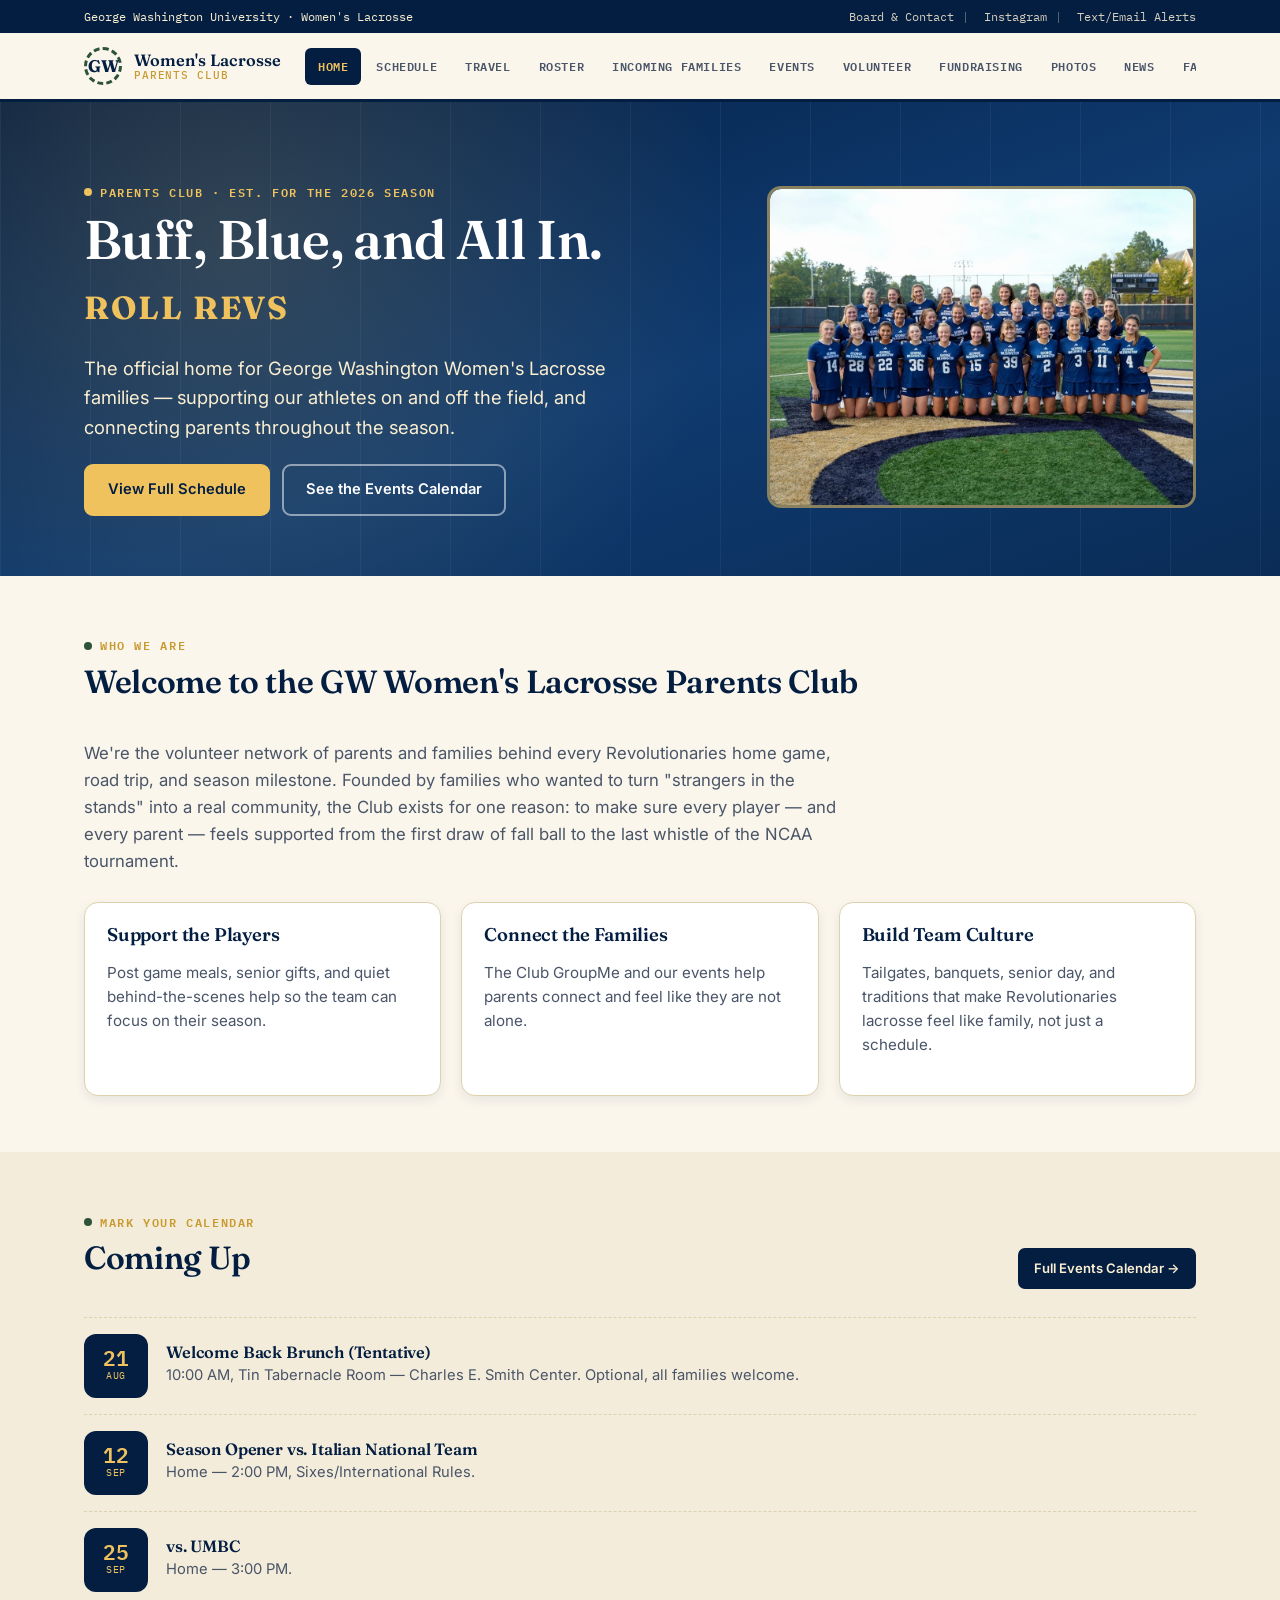
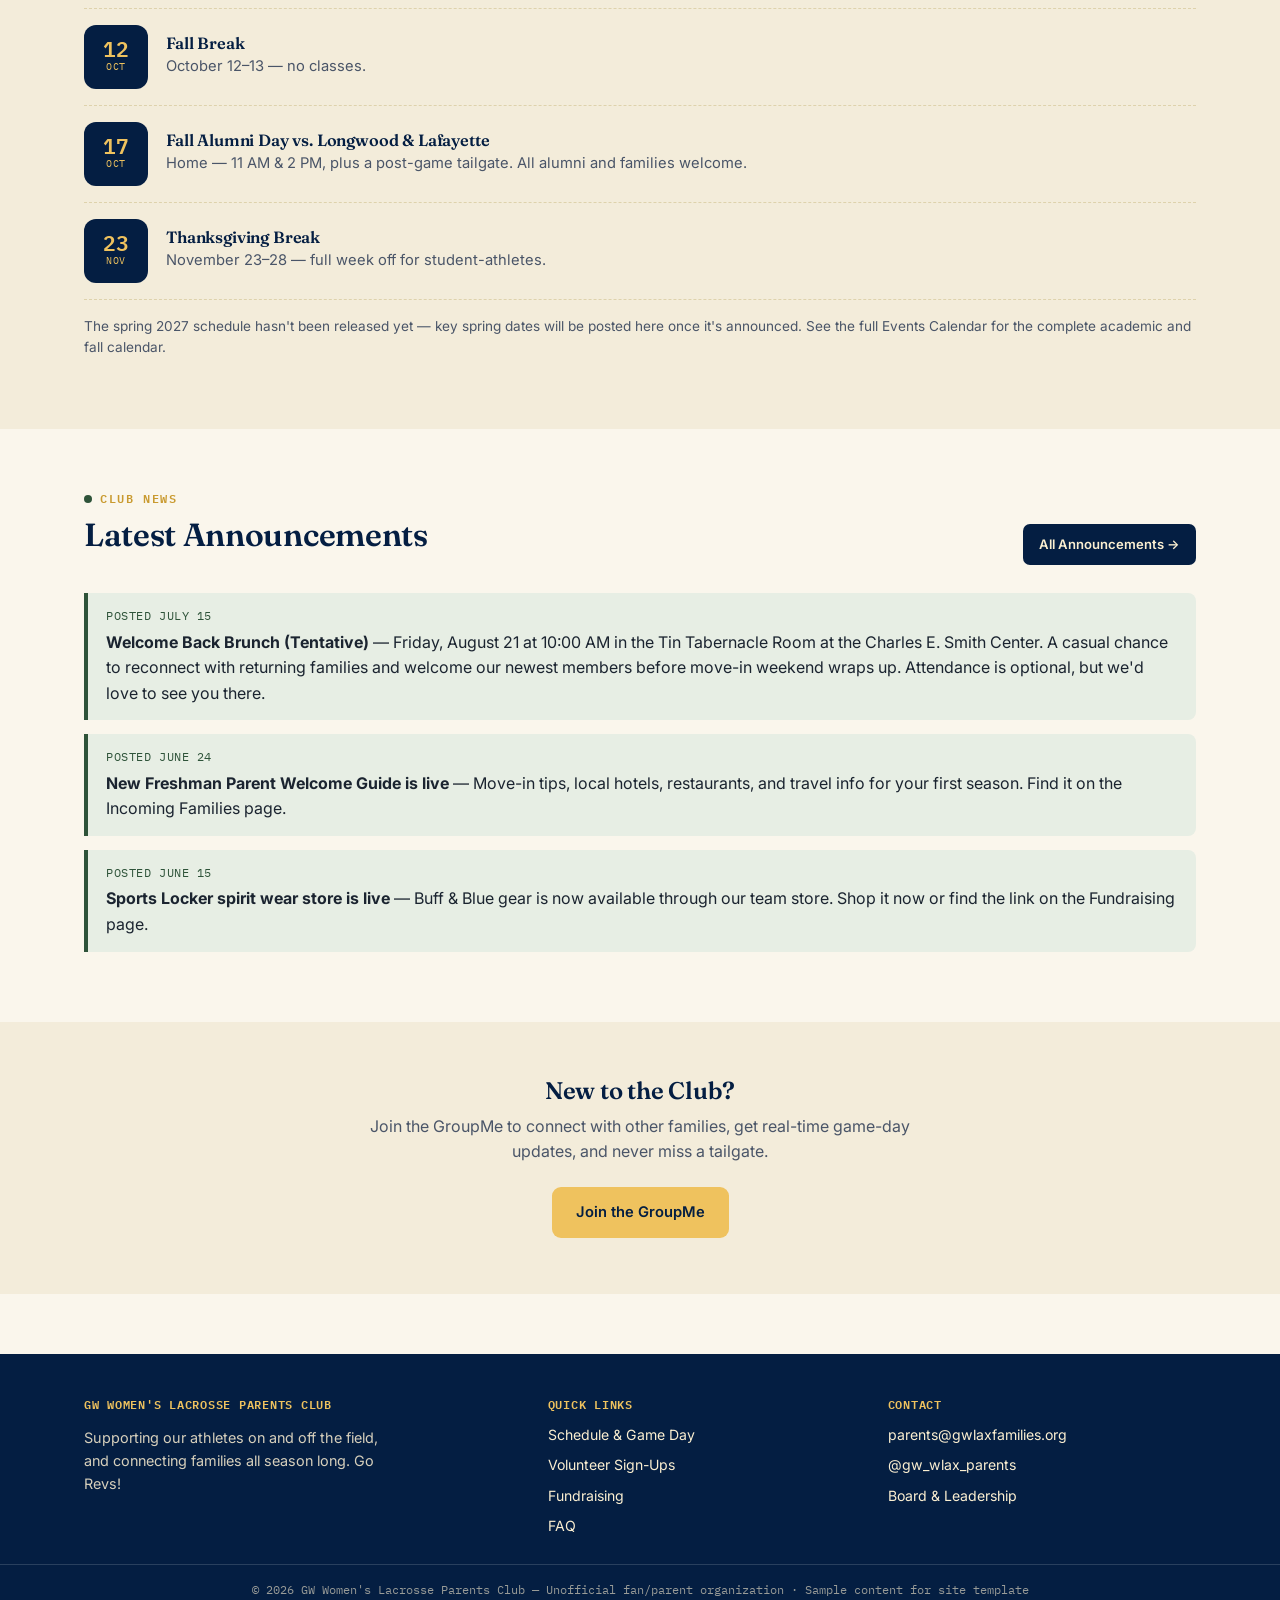
==== commit 581637f7: "Add files via upload" ====
--- a/index.html
+++ b/index.html
@@ -104,10 +104,17 @@
         </div>
       </div>
       <div class="date-row">
+        <div class="date-tile"><span class="d">12</span><span class="m">Sep</span></div>
+        <div>
+          <h4>Season Opener vs. Italian National Team</h4>
+          <p>Home — 2:00 PM, Sixes/International Rules.</p>
+        </div>
+      </div>
+      <div class="date-row">
         <div class="date-tile"><span class="d">25</span><span class="m">Sep</span></div>
         <div>
-          <h4>Fall Opener at UMBC</h4>
-          <p>Away — see the <a href="travel.html">Travel Guide</a> for details.</p>
+          <h4>vs. UMBC</h4>
+          <p>Home — 3:00 PM.</p>
         </div>
       </div>
       <div class="date-row">
@@ -120,8 +127,8 @@
       <div class="date-row">
         <div class="date-tile"><span class="d">17</span><span class="m">Oct</span></div>
         <div>
-          <h4>Home Fall Competition</h4>
-          <p>Home — tailgate details to come. All families welcome.</p>
+          <h4>Fall Alumni Day vs. Longwood &amp; Lafayette</h4>
+          <p>Home — 11 AM &amp; 2 PM, plus a post-game tailgate. All alumni and families welcome.</p>
         </div>
       </div>
       <div class="date-row">
@@ -155,7 +162,7 @@
     </div>
     <div class="announce">
       <span class="date">Posted June 15</span>
-      <strong>Sports Locker spirit wear store coming soon</strong> — Buff &amp; Blue gear will be available through our new team store. Link will go live on the Fundraising page.
+      <strong>Sports Locker spirit wear store is live</strong> — Buff &amp; Blue gear is now available through our team store. <a href="https://sportslocker.chipply.com/gw_womens_varsitylax26" target="_blank" rel="noopener">Shop it now</a> or find the link on the Fundraising page.
     </div>
   </div>
 </section>
@@ -164,7 +171,7 @@
   <div class="wrap" style="text-align:center;">
     <h2 style="margin-bottom:10px;">New to the Club?</h2>
     <p style="color:var(--ink-soft);max-width:60ch;margin:0 auto 22px;">Join the GroupMe to connect with other families, get real-time game-day updates, and never miss a tailgate.</p>
-    <a class="btn btn-primary" href="contact.html#alerts">Join the GroupMe</a>
+    <a class="btn btn-primary" href="https://groupme.com/join_group/96642963/34KTvzkY" target="_blank" rel="noopener">Join the GroupMe</a>
   </div>
 </section>
 
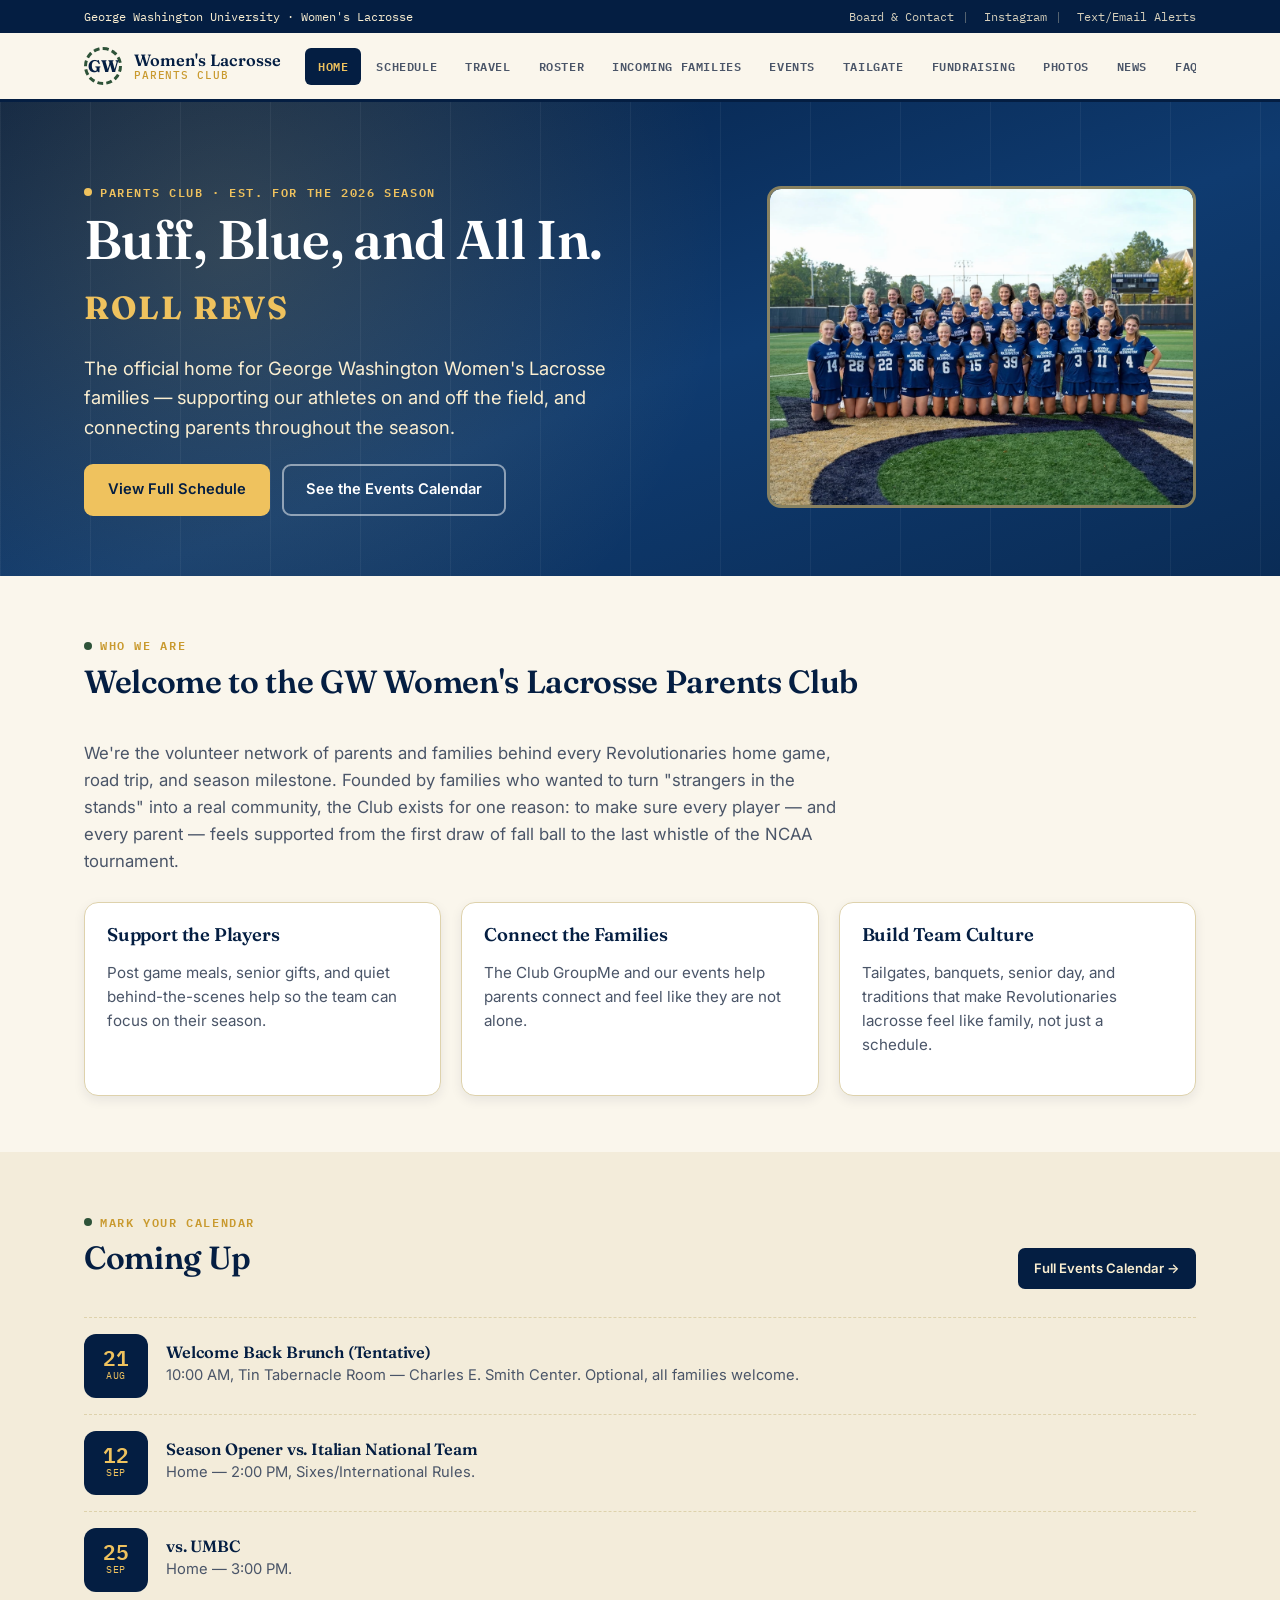
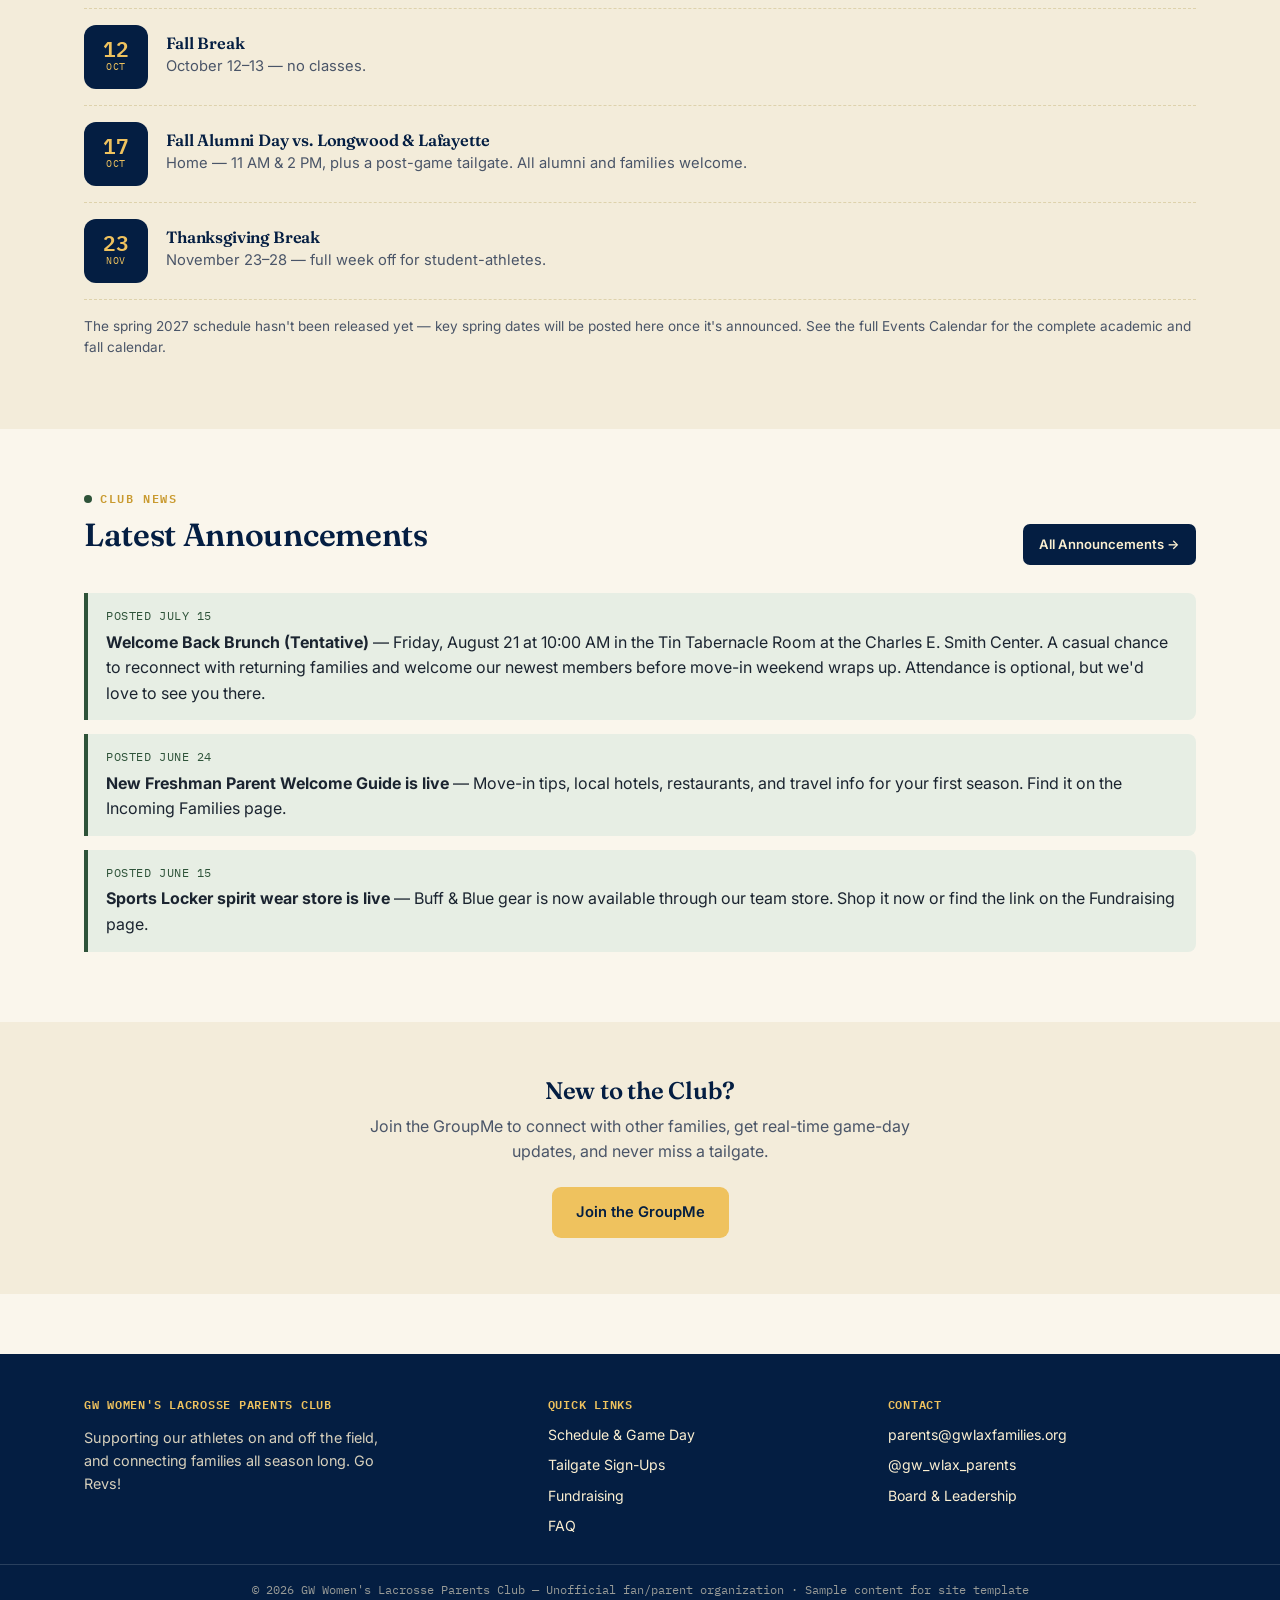
==== commit e73cc2cf: "Update index.html" ====
--- a/index.html
+++ b/index.html
@@ -31,7 +31,7 @@
       <a href="travel.html">Travel</a>
       <a href="roster.html">Roster</a><a href="incoming-families.html">Incoming Families</a>
       <a href="events.html">Events</a>
-      <a href="volunteer.html">Volunteer</a>
+      <a href="tailgate.html">Tailgate</a>
       <a href="fundraising.html">Fundraising</a>
       <a href="gallery.html">Photos</a>
       <a href="news.html">News</a>
@@ -185,7 +185,7 @@
       <h4>Quick Links</h4>
       <ul>
         <li><a href="schedule.html">Schedule &amp; Game Day</a></li>
-        <li><a href="volunteer.html">Volunteer Sign-Ups</a></li>
+        <li><a href="tailgate.html">Tailgate Sign-Ups</a></li>
         <li><a href="fundraising.html">Fundraising</a></li>
         <li><a href="faq.html">FAQ</a></li>
       </ul>
